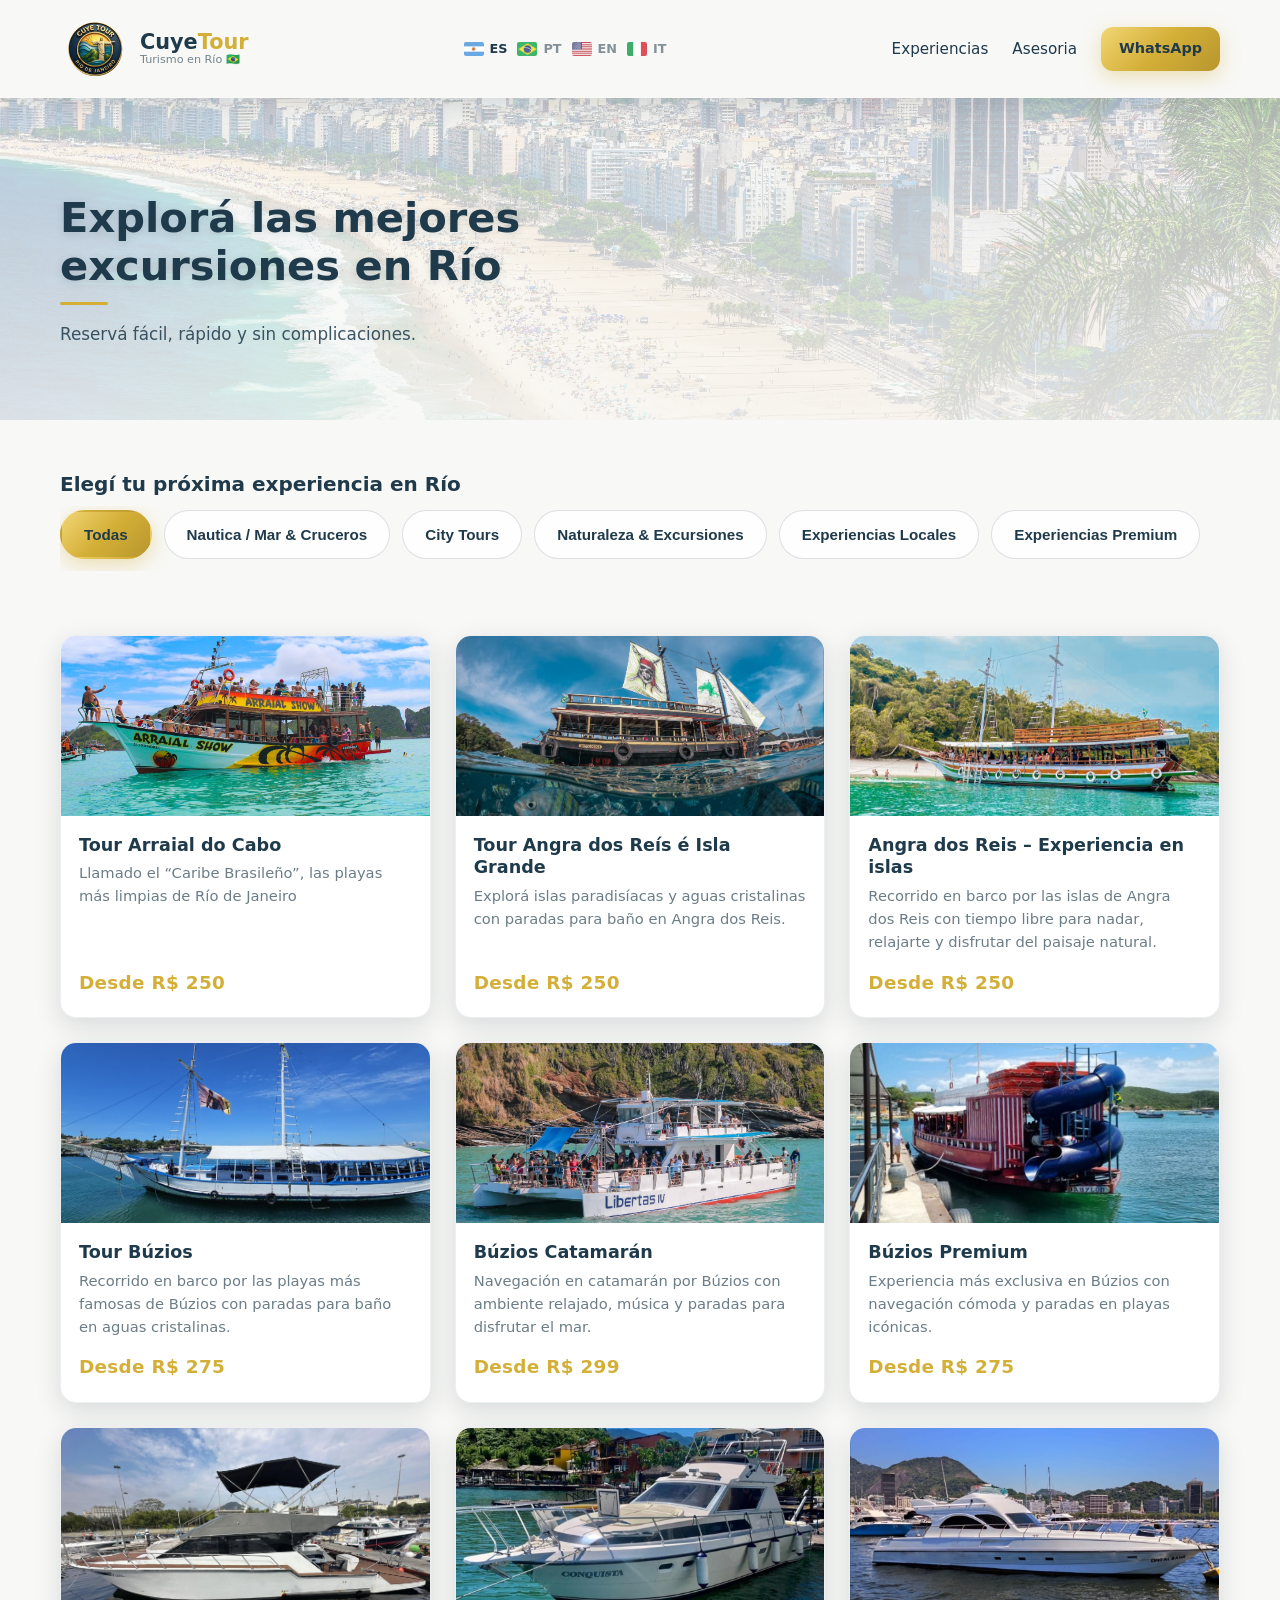
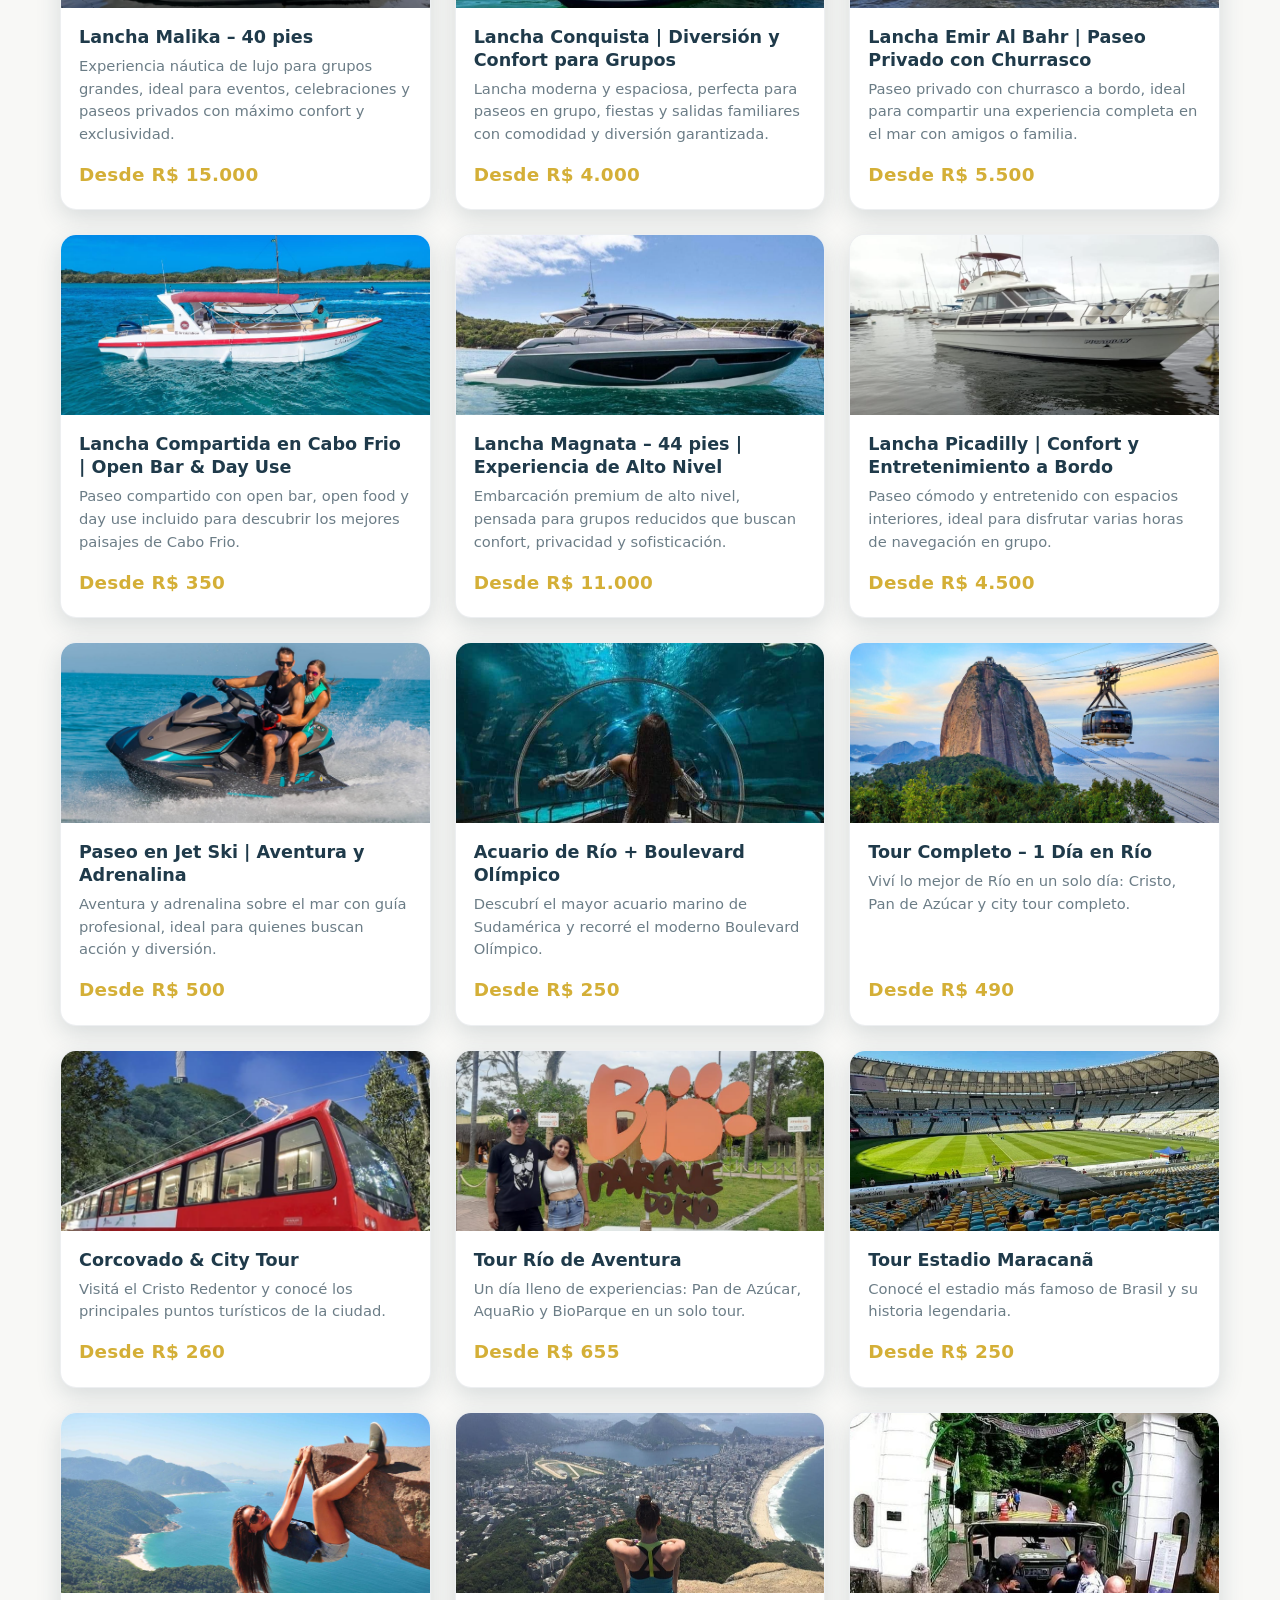
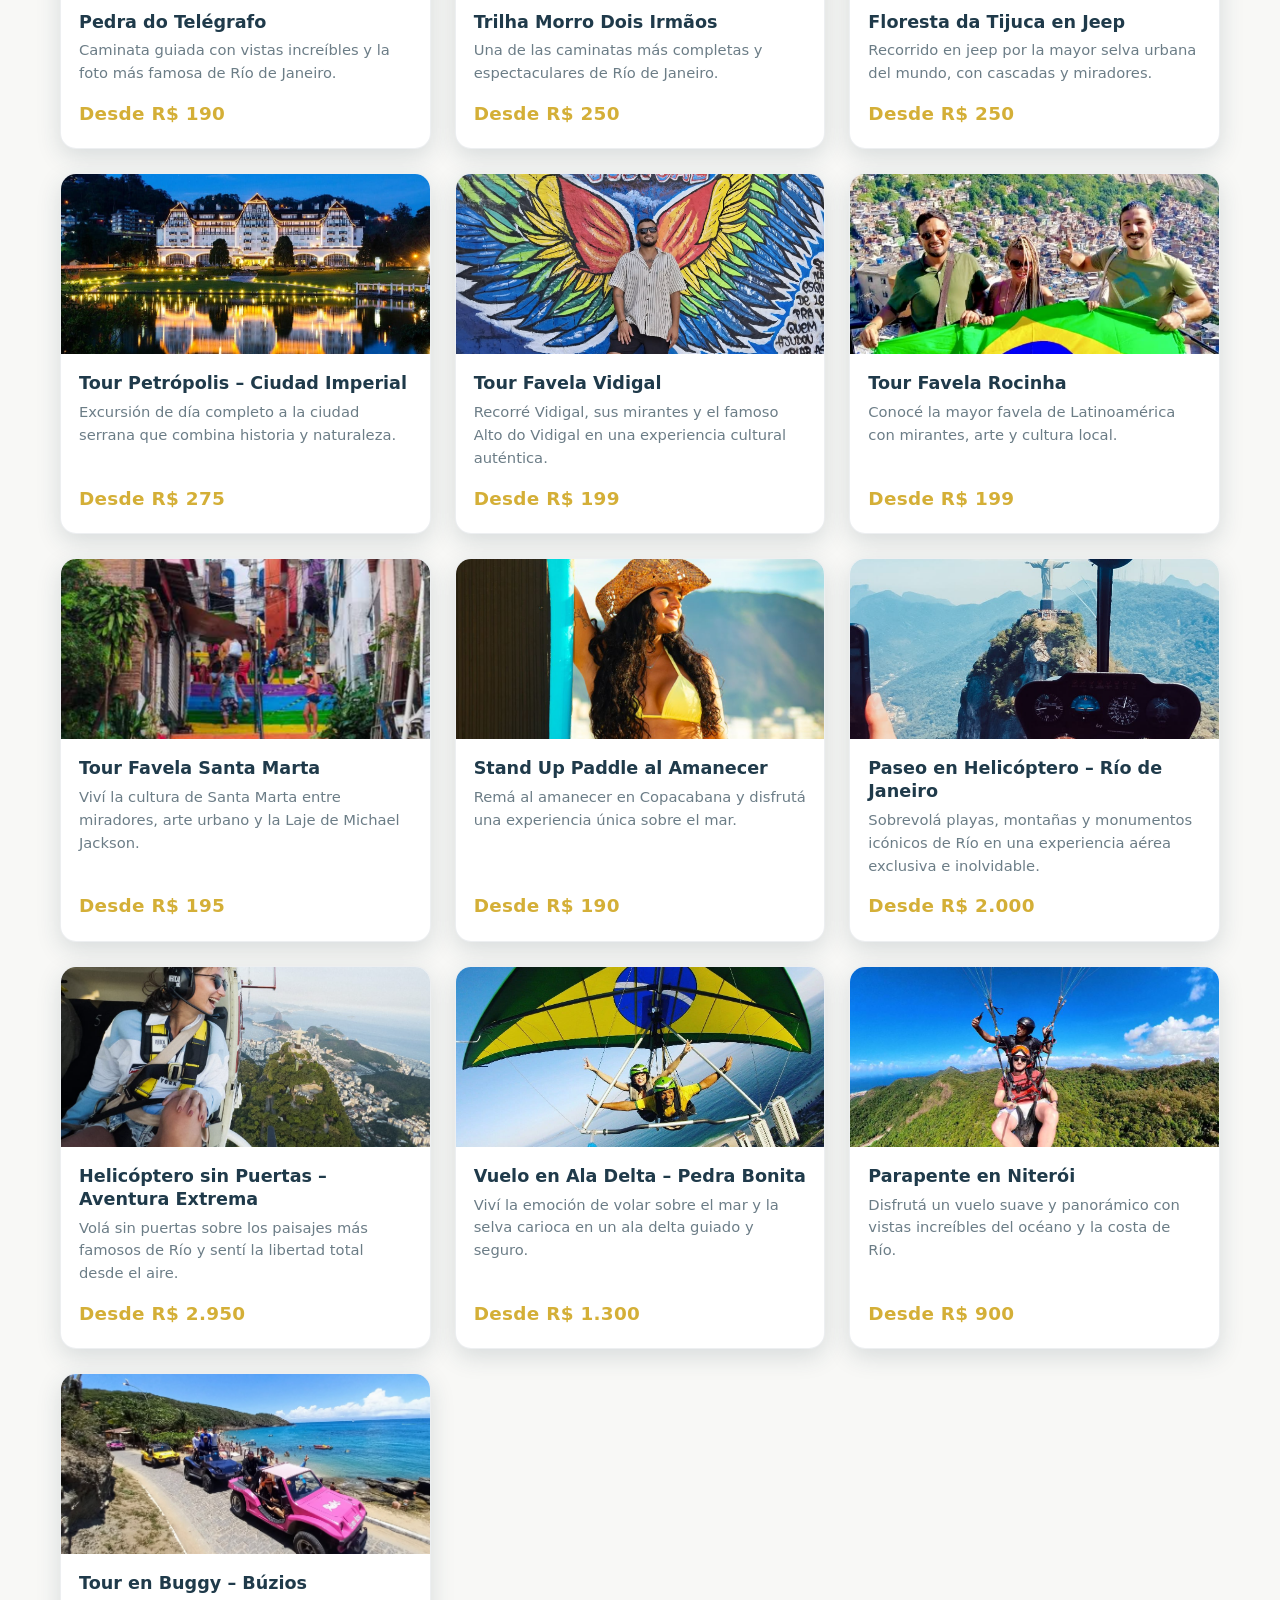
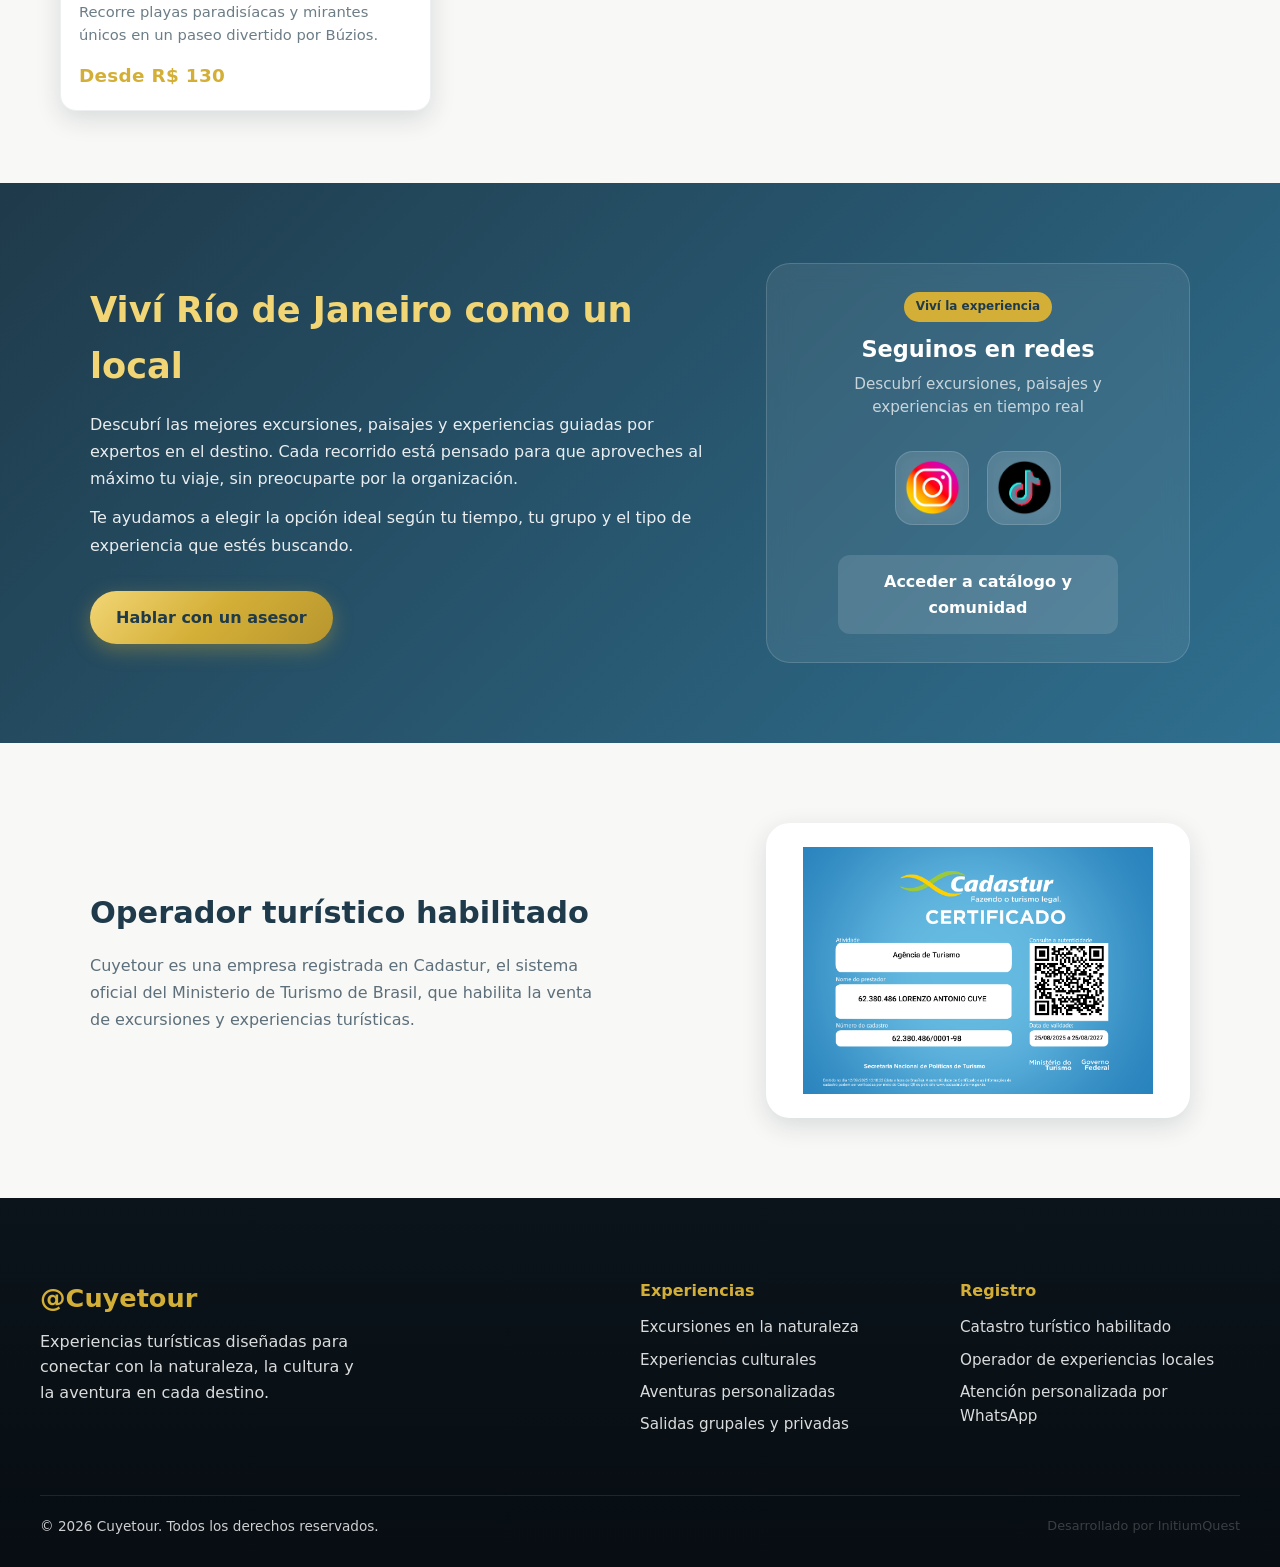
==== index.html @ d3657cfd "a" ====
<!DOCTYPE html>
<html lang="es">

<head>
    <meta charset="UTF-8">
    <meta name="viewport" content="width=device-width, initial-scale=1.0">
    <link rel="stylesheet" href="styles.css">

    <title>Document</title>
</head>

<body>
    <header class="navbar">
        <div class="navbar__container">

            <!-- Logo / Brand -->
            <a href="./index.html" class="navbar__brand">

                <img src="./assets/img/logo.png" alt="TourGold logo" class="navbar__logo">

                <div class="navbar__brand-text">
                    <span class="navbar__title">
                        Cuye<span class="navbar__highlight">Tour</span>
                    </span>

                    <span class="navbar__tagline">
                        Turismo en Río 🇧🇷
                    </span>
                </div>

            </a>
            <div class="navbar__lang">
                <a href="./index.html" class="navbar__lang-item active">
                    <img src="./assets/img/flags/es.png" alt="Español" class="navbar__lang-flag">
                    ES
                </a>

                <a href="./pt/index.html" class="navbar__lang-item">
                    <img src="./assets/img/flags/pt.png" alt="Português" class="navbar__lang-flag">
                    PT
                </a>

                <a href="./en/index.html" class="navbar__lang-item">
                    <img src="./assets/img/flags/en.png" alt="English" class="navbar__lang-flag">
                    EN
                </a>

                <a href="./it/index.html" class="navbar__lang-item">
                    <img src="./assets/img/flags/it.png" alt="Italiano" class="navbar__lang-flag">
                    IT
                </a>
            </div>



            <!-- Navigation links -->
            <nav class="navbar__nav" id="navbarNav">
                <!-- Language Switcher -->

                <a href="#experiencias" class="navbar__link">Experiencias</a>
                <a href="#contacto" class="navbar__link">Asesoria</a>

                <!-- CTA Desktop -->
                <a href="https://wa.me/559184251859" class="navbar__cta" target="_blank" rel="noopener">
                    WhatsApp
                </a>
            </nav>


            <!-- Hamburger -->
            <button class="navbar__toggle" id="navbarToggle" aria-label="Abrir menú">
                <span></span>
                <span></span>
                <span></span>
            </button>

        </div>
    </header>
    <div class="lang-mobile-bar">
        <button class="lang-mobile-toggle" id="langMobileToggle">
            🌐 Idioma
        </button>

        <div class="lang-mobile-menu" id="langMobileMenu">

            <a href="./index.html" class="lang-mobile-item">
                <img src="./assets/img/flags/es.png" alt="Español">
                Español
            </a>

            <a href="../pt/index.html" class="lang-mobile-item">
                <img src="./assets/img/flags/pt.png" alt="Português">
                Português
            </a>

            <a href="/en/" class="lang-mobile-item">
                <img src="./assets/img/flags/en.png" alt="English">
                English
            </a>

            <a href="/it/" class="lang-mobile-item">
                <img src="./assets/img/flags/it.png" alt="Italiano">
                Italiano
            </a>

        </div>
    </div>
    <main>
        <section class="hero">
            <div class="hero__container">

                <div class="hero__content">
                    <h1 class="hero__title">
                        Explorá las mejores excursiones en Río
                    </h1>

                    <p class="hero__subtitle">
                        Reservá fácil, rápido y sin complicaciones.
                    </p>


                </div>

            </div>
        </section>
        <section class="experience-selector" aria-label="Selector de experiencias" id="experiencias">
            <div class="experience-selector__container">

                <h2 class="experience-selector__title">
                    Elegí tu próxima experiencia en Río
                </h2>
                <p class="experience-selector__hint">
                    Deslizá para ver más experiencias →
                </p>

                <div class="experience-chips" role="tablist">

                    <button class="experience-chip is-active" data-category="all">
                        Todas
                    </button>

                    <button class="experience-chip" data-category="barcos" role="tab" aria-selected="false">
                        <span class="experience-chip__label">Nautica / Mar & Cruceros</span>
                    </button>

                    <button class="experience-chip" data-category="city-tours" role="tab" aria-selected="false">
                        <span class="experience-chip__label">City Tours</span>
                    </button>

                    <button class="experience-chip" data-category="naturaleza-excursiones" role="tab"
                        aria-selected="false">
                        <span class="experience-chip__label">Naturaleza & Excursiones</span>
                    </button>

                    <button class="experience-chip" data-category="experiencias-locales" role="tab"
                        aria-selected="false">
                        <span class="experience-chip__label">Experiencias Locales</span>
                    </button>

                    <button class="experience-chip" data-category="experiencias-premium" role="tab"
                        aria-selected="false">
                        <span class="experience-chip__label">Experiencias Premium</span>
                    </button>

                </div>

            </div>
        </section>
        <section class="experiences" id="experiences-list">
            <div class="experiences__container">

                <div class="experiences__grid">

                    <!-- CARD -->
                    <article class="experience-card" data-id="arraial" data-category="barcos" tabindex="0">
                        <div class="experience-card__image">
                            <img src="./assets/img/barcos/arraial/arraial2.jpeg" alt="Día de Playa Exclusivo">
                        </div>

                        <div class="experience-card__content">
                            <h3 class="experience-card__title">
                                Tour Arraial do Cabo
                            </h3>

                            <p class="experience-card__text">
                                Llamado el “Caribe Brasileño”, las playas más limpias de Río de Janeiro
                            </p>

                            <span class="experience-card__price">
                                Desde R$ 250
                            </span>
                        </div>
                    </article>
                    <article class="experience-card" data-id="angradosreis" data-category="barcos" tabindex="0">
                        <div class="experience-card__image">
                            <img src="./assets/img/barcos/angra/angra1.png" alt="Día de Playa Exclusivo">
                        </div>

                        <div class="experience-card__content">
                            <h3 class="experience-card__title">
                                Tour Angra dos Reís é Isla Grande
                            </h3>

                            <p class="experience-card__text">
                                Explorá islas paradisíacas y aguas cristalinas con paradas para baño en Angra dos Reis.
                            </p>

                            <span class="experience-card__price">
                                Desde R$ 250
                            </span>
                        </div>
                    </article>
                    <article class="experience-card" data-id="angraexperiencias" data-category="barcos" tabindex="0">
                        <div class="experience-card__image">
                            <img src="./assets/img/barcos/angraexp/angraexp3.png" alt="Día de Playa Exclusivo">
                        </div>

                        <div class="experience-card__content">
                            <h3 class="experience-card__title">
                                Angra dos Reis – Experiencia en islas
                            </h3>

                            <p class="experience-card__text">
                                Recorrido en barco por las islas de Angra dos Reis con tiempo libre para nadar,
                                relajarte y disfrutar del paisaje natural.
                            </p>

                            <span class="experience-card__price">
                                Desde R$ 250
                            </span>
                        </div>
                    </article>
                    <article class="experience-card" data-id="buzios-clasico" data-category="barcos" tabindex="0">
                        <div class="experience-card__image">
                            <img src="./assets/img/barcos/buzios/buzios1.png" alt="Día de Playa Exclusivo">
                        </div>

                        <div class="experience-card__content">
                            <h3 class="experience-card__title">
                                Tour Búzios
                            </h3>

                            <p class="experience-card__text">
                                Recorrido en barco por las playas más famosas de Búzios con paradas para baño en aguas
                                cristalinas.
                            </p>

                            <span class="experience-card__price">
                                Desde R$ 275
                            </span>
                        </div>
                    </article>
                    <article class="experience-card" data-id="buzios-catamaran" data-category="barcos" tabindex="0">
                        <div class="experience-card__image">
                            <img src="./assets/img/barcos/buzioscatamaran/buzioscat2.png" alt="Día de Playa Exclusivo">
                        </div>

                        <div class="experience-card__content">
                            <h3 class="experience-card__title">
                                Búzios Catamarán
                            </h3>

                            <p class="experience-card__text">
                                Navegación en catamarán por Búzios con ambiente relajado, música y paradas para
                                disfrutar el mar.
                            </p>

                            <span class="experience-card__price">
                                Desde R$ 299
                            </span>
                        </div>
                    </article>
                    <article class="experience-card" data-id="buzios-premium" data-category="barcos" tabindex="0">
                        <div class="experience-card__image">
                            <img src="./assets/img/barcos/buziospremium/premium1.png" alt="Día de Playa Exclusivo">
                        </div>

                        <div class="experience-card__content">
                            <h3 class="experience-card__title">
                                Búzios Premium
                            </h3>

                            <p class="experience-card__text">
                                Experiencia más exclusiva en Búzios con navegación cómoda y paradas en playas icónicas.
                            </p>

                            <span class="experience-card__price">
                                Desde R$ 275
                            </span>
                        </div>
                    </article>
                    <article class="experience-card" data-id="lancha-malika-40" data-category="barcos" tabindex="0">
                        <div class="experience-card__image">
                            <img src="./assets/img/barcos/malika/malika1.png" alt="Lancha Malika – 40 pies">
                        </div>

                        <div class="experience-card__content">
                            <h3 class="experience-card__title">
                                Lancha Malika – 40 pies
                            </h3>

                            <p class="experience-card__text">
                                Experiencia náutica de lujo para grupos grandes, ideal para eventos, celebraciones y
                                paseos privados con máximo confort y exclusividad.
                            </p>

                            <span class="experience-card__price">
                                Desde R$ 15.000
                            </span>
                        </div>
                    </article>
                    <article class="experience-card" data-id="lancha-conquista" data-category="barcos" tabindex="0">
                        <div class="experience-card__image">
                            <img src="./assets/img/barcos/conquista/conquista1.png" alt="Día de Playa Exclusivo">
                        </div>

                        <div class="experience-card__content">
                            <h3 class="experience-card__title">
                                Lancha Conquista | Diversión y Confort para Grupos
                            </h3>

                            <p class="experience-card__text">
                                Lancha moderna y espaciosa, perfecta para paseos en grupo, fiestas y salidas familiares
                                con comodidad y diversión garantizada.
                            </p>

                            <span class="experience-card__price">
                                Desde R$ 4.000
                            </span>
                        </div>
                    </article>
                    <article class="experience-card" data-id="lancha-emir-al-bahr" data-category="barcos" tabindex="0">
                        <div class="experience-card__image">
                            <img src="./assets/img/barcos/emir/emir1.png" alt="Día de Playa Exclusivo">
                        </div>

                        <div class="experience-card__content">
                            <h3 class="experience-card__title">
                                Lancha Emir Al Bahr | Paseo Privado con Churrasco
                            </h3>

                            <p class="experience-card__text">
                                Paseo privado con churrasco a bordo, ideal para compartir una experiencia completa en el
                                mar con amigos o familia.
                            </p>

                            <span class="experience-card__price">
                                Desde R$ 5.500
                            </span>
                        </div>
                    </article>
                    <article class="experience-card" data-id="lancha-compartida-cabo-frio" data-category="barcos"
                        tabindex="0">
                        <div class="experience-card__image">
                            <img src="./assets/img/barcos/cabofrio/cabo1.png" alt="Día de Playa Exclusivo">
                        </div>

                        <div class="experience-card__content">
                            <h3 class="experience-card__title">
                                Lancha Compartida en Cabo Frio | Open Bar & Day Use
                            </h3>

                            <p class="experience-card__text">
                                Paseo compartido con open bar, open food y day use incluido para descubrir los mejores
                                paisajes de Cabo Frio.
                            </p>

                            <span class="experience-card__price">
                                Desde R$ 350
                            </span>
                        </div>
                    </article>
                    <article class="experience-card" data-id="lancha-magnata" data-category="barcos" tabindex="0">
                        <div class="experience-card__image">
                            <img src="./assets/img/barcos/magnata/magnata1.png" alt="Día de Playa Exclusivo">
                        </div>

                        <div class="experience-card__content">
                            <h3 class="experience-card__title">
                                Lancha Magnata – 44 pies | Experiencia de Alto Nivel
                            </h3>

                            <p class="experience-card__text">
                                Embarcación premium de alto nivel, pensada para grupos reducidos que buscan confort,
                                privacidad y sofisticación.
                            </p>

                            <span class="experience-card__price">
                                Desde R$ 11.000
                            </span>
                        </div>
                    </article>
                    <article class="experience-card" data-id="lancha-picadilly" data-category="barcos" tabindex="0">
                        <div class="experience-card__image">
                            <img src="./assets/img/barcos/picadilly/pica1.png" alt="Día de Playa Exclusivo">
                        </div>

                        <div class="experience-card__content">
                            <h3 class="experience-card__title">
                                Lancha Picadilly | Confort y Entretenimiento a Bordo
                            </h3>

                            <p class="experience-card__text">
                                Paseo cómodo y entretenido con espacios interiores, ideal para disfrutar varias horas de
                                navegación en grupo.
                            </p>

                            <span class="experience-card__price">
                                Desde R$ 4.500
                            </span>
                        </div>
                    </article>
                    <article class="experience-card" data-id="jet-ski" data-category="barcos" tabindex="0">
                        <div class="experience-card__image">
                            <img src="./assets/img/barcos/jetsky/jet1.png" alt="Día de Playa Exclusivo">
                        </div>

                        <div class="experience-card__content">
                            <h3 class="experience-card__title">
                                Paseo en Jet Ski | Aventura y Adrenalina
                            </h3>

                            <p class="experience-card__text">
                                Aventura y adrenalina sobre el mar con guía profesional, ideal para quienes buscan
                                acción y diversión.
                            </p>

                            <span class="experience-card__price">
                                Desde R$ 500
                            </span>
                        </div>
                    </article>
                    <article class="experience-card" data-id="acuario-boulevard" data-category="city-tours"
                        tabindex="0">
                        <div class="experience-card__image">
                            <img src="./assets/img/tours/acuario/acua1.png" alt="Día de Playa Exclusivo">
                        </div>

                        <div class="experience-card__content">
                            <h3 class="experience-card__title">
                                Acuario de Río + Boulevard Olímpico
                            </h3>

                            <p class="experience-card__text">
                                Descubrí el mayor acuario marino de Sudamérica y recorré el moderno Boulevard Olímpico.
                            </p>

                            <span class="experience-card__price">
                                Desde R$ 250
                            </span>
                        </div>
                    </article>
                    <article class="experience-card" data-id="1-dia-en-rio" data-category="city-tours" tabindex="0">
                        <div class="experience-card__image">
                            <img src="./assets/img/tours/diario/dia1.png" alt="Día de Playa Exclusivo">
                        </div>

                        <div class="experience-card__content">
                            <h3 class="experience-card__title">
                                Tour Completo – 1 Día en Río
                            </h3>

                            <p class="experience-card__text">
                                Viví lo mejor de Río en un solo día: Cristo, Pan de Azúcar y city tour completo.
                            </p>

                            <span class="experience-card__price">
                                Desde R$ 490
                            </span>
                        </div>
                    </article>
                    <article class="experience-card" data-id="corcovado-city" data-category="city-tours" tabindex="0">
                        <div class="experience-card__image">
                            <img src="./assets/img/tours/corcovado/corco1.png" alt="Día de Playa Exclusivo">
                        </div>

                        <div class="experience-card__content">
                            <h3 class="experience-card__title">
                                Corcovado & City Tour
                            </h3>

                            <p class="experience-card__text">
                                Visitá el Cristo Redentor y conocé los principales puntos turísticos de la ciudad.
                            </p>

                            <span class="experience-card__price">
                                Desde R$ 260
                            </span>
                        </div>
                    </article>
                    <article class="experience-card" data-id="rio-aventura" data-category="city-tours" tabindex="0">
                        <div class="experience-card__image">
                            <img src="./assets/img/tours/rioaventura/aven1.png" alt="Día de Playa Exclusivo">
                        </div>

                        <div class="experience-card__content">
                            <h3 class="experience-card__title">
                                Tour Río de Aventura
                            </h3>

                            <p class="experience-card__text">
                                Un día lleno de experiencias: Pan de Azúcar, AquaRio y BioParque en un solo tour.
                            </p>

                            <span class="experience-card__price">
                                Desde R$ 655
                            </span>
                        </div>
                    </article>
                    <article class="experience-card" data-id="maracana" data-category="city-tours" tabindex="0">
                        <div class="experience-card__image">
                            <img src="./assets/img/tours/maracana/mara2.png" alt="Día de Playa Exclusivo">
                        </div>

                        <div class="experience-card__content">
                            <h3 class="experience-card__title">
                                Tour Estadio Maracanã
                            </h3>

                            <p class="experience-card__text">
                                Conocé el estadio más famoso de Brasil y su historia legendaria.
                            </p>

                            <span class="experience-card__price">
                                Desde R$ 250
                            </span>
                        </div>
                    </article>
                    <article class="experience-card" data-id="pedra-do-telegrafo" data-category="naturaleza-excursiones"
                        tabindex="0">
                        <div class="experience-card__image">
                            <img src="./assets/img/naturaleza/telegrafo/tele2.png" alt="Día de Playa Exclusivo">
                        </div>

                        <div class="experience-card__content">
                            <h3 class="experience-card__title">
                                Pedra do Telégrafo
                            </h3>

                            <p class="experience-card__text">
                                Caminata guiada con vistas increíbles y la foto más famosa de Río de Janeiro.
                            </p>

                            <span class="experience-card__price">
                                Desde R$ 190
                            </span>
                        </div>
                    </article>
                    <article class="experience-card" data-id="morro-dois-irmaos" data-category="naturaleza-excursiones"
                        tabindex="0">
                        <div class="experience-card__image">
                            <img src="./assets/img/naturaleza/doisirmaos/dos1.png" alt="Día de Playa Exclusivo">
                        </div>

                        <div class="experience-card__content">
                            <h3 class="experience-card__title">
                                Trilha Morro Dois Irmãos
                            </h3>

                            <p class="experience-card__text">
                                Una de las caminatas más completas y espectaculares de Río de Janeiro.
                            </p>

                            <span class="experience-card__price">
                                Desde R$ 250
                            </span>
                        </div>
                    </article>
                    <article class="experience-card" data-id="floresta-tijuca-jeep"
                        data-category="naturaleza-excursiones" tabindex="0">
                        <div class="experience-card__image">
                            <img src="./assets/img/naturaleza/tiujca/yuca1.png" alt="Día de Playa Exclusivo">
                        </div>

                        <div class="experience-card__content">
                            <h3 class="experience-card__title">
                                Floresta da Tijuca en Jeep
                            </h3>

                            <p class="experience-card__text">
                                Recorrido en jeep por la mayor selva urbana del mundo, con cascadas y miradores.
                            </p>

                            <span class="experience-card__price">
                                Desde R$ 250
                            </span>
                        </div>
                    </article>
                    <article class="experience-card" data-id="petropolis" data-category="naturaleza-excursiones"
                        tabindex="0">
                        <div class="experience-card__image">
                            <img src="./assets/img/naturaleza/petropolis/pet1.png" alt="Día de Playa Exclusivo">
                        </div>

                        <div class="experience-card__content">
                            <h3 class="experience-card__title">
                                Tour Petrópolis – Ciudad Imperial
                            </h3>

                            <p class="experience-card__text">
                                Excursión de día completo a la ciudad serrana que combina historia y naturaleza.
                            </p>

                            <span class="experience-card__price">
                                Desde R$ 275
                            </span>
                        </div>
                    </article>
                    <article class="experience-card" data-id="favela-vidigal" data-category="experiencias-locales"
                        tabindex="0">
                        <div class="experience-card__image">
                            <img src="./assets/img/experiencias/vidigal/vidi1.png" alt="Día de Playa Exclusivo">
                        </div>

                        <div class="experience-card__content">
                            <h3 class="experience-card__title">
                                Tour Favela Vidigal
                            </h3>

                            <p class="experience-card__text">
                                Recorré Vidigal, sus mirantes y el famoso Alto do Vidigal en una experiencia cultural
                                auténtica.
                            </p>

                            <span class="experience-card__price">
                                Desde R$ 199
                            </span>
                        </div>
                    </article>
                    <article class="experience-card" data-id="favela-rocinha" data-category="experiencias-locales"
                        tabindex="0">
                        <div class="experience-card__image">
                            <img src="./assets/img/experiencias/rocina/roci5.png" alt="Día de Playa Exclusivo">
                        </div>

                        <div class="experience-card__content">
                            <h3 class="experience-card__title">
                                Tour Favela Rocinha
                            </h3>

                            <p class="experience-card__text">
                                Conocé la mayor favela de Latinoamérica con mirantes, arte y cultura local.
                            </p>

                            <span class="experience-card__price">
                                Desde R$ 199
                            </span>
                        </div>
                    </article>
                    <article class="experience-card" data-id="favela-santa-marta" data-category="experiencias-locales"
                        tabindex="0">
                        <div class="experience-card__image">
                            <img src="./assets/img/experiencias/donamarta/dona2.png" alt="Día de Playa Exclusivo">
                        </div>

                        <div class="experience-card__content">
                            <h3 class="experience-card__title">
                                Tour Favela Santa Marta
                            </h3>

                            <p class="experience-card__text">
                                Viví la cultura de Santa Marta entre miradores, arte urbano y la Laje de Michael
                                Jackson.
                            </p>

                            <span class="experience-card__price">
                                Desde R$ 195
                            </span>
                        </div>
                    </article>
                    <article class="experience-card" data-id="stand-up-amanecer" data-category="experiencias-locales"
                        tabindex="0">
                        <div class="experience-card__image">
                            <img src="./assets/img/experiencias/standup/standup1.jpeg" alt="Día de Playa Exclusivo">
                        </div>

                        <div class="experience-card__content">
                            <h3 class="experience-card__title">
                                Stand Up Paddle al Amanecer
                            </h3>

                            <p class="experience-card__text">
                                Remá al amanecer en Copacabana y disfrutá una experiencia única sobre el mar.
                            </p>

                            <span class="experience-card__price">
                                Desde R$ 190
                            </span>
                        </div>
                    </article>
                    <article class="experience-card" data-id="helicoptero-rio" data-category="experiencias-premium"
                        tabindex="0">
                        <div class="experience-card__image">
                            <img src="./assets/img/experienciaspremium/tourhelicoptero/heli1.png"
                                alt="Día de Playa Exclusivo">
                        </div>

                        <div class="experience-card__content">
                            <h3 class="experience-card__title">
                                Paseo en Helicóptero – Río de Janeiro
                            </h3>

                            <p class="experience-card__text">
                                Sobrevolá playas, montañas y monumentos icónicos de Río en una experiencia aérea
                                exclusiva e inolvidable.
                            </p>

                            <span class="experience-card__price">
                                Desde R$ 2.000
                            </span>
                        </div>
                    </article>
                    <article class="experience-card" data-id="helicoptero-sin-puertas"
                        data-category="experiencias-premium" tabindex="0">
                        <div class="experience-card__image">
                            <img src="./assets/img/experienciaspremium/helisin/helisin4.png"
                                alt="Día de Playa Exclusivo">
                        </div>

                        <div class="experience-card__content">
                            <h3 class="experience-card__title">
                                Helicóptero sin Puertas – Aventura Extrema
                            </h3>

                            <p class="experience-card__text">
                                Volá sin puertas sobre los paisajes más famosos de Río y sentí la libertad total desde
                                el aire.
                            </p>

                            <span class="experience-card__price">
                                Desde R$ 2.950
                            </span>
                        </div>
                    </article>
                    <article class="experience-card" data-id="ala-delta-pedra-bonita"
                        data-category="experiencias-premium" tabindex="0">
                        <div class="experience-card__image">
                            <img src="./assets/img/experienciaspremium/aladelta/ala1.png" alt="Día de Playa Exclusivo">
                        </div>

                        <div class="experience-card__content">
                            <h3 class="experience-card__title">
                                Vuelo en Ala Delta – Pedra Bonita
                            </h3>

                            <p class="experience-card__text">
                                Viví la emoción de volar sobre el mar y la selva carioca en un ala delta guiado y
                                seguro.
                            </p>

                            <span class="experience-card__price">
                                Desde R$ 1.300
                            </span>
                        </div>
                    </article>
                    <article class="experience-card" data-id="parapente-niteroi" data-category="experiencias-premium"
                        tabindex="0">
                        <div class="experience-card__image">
                            <img src="./assets/img/experienciaspremium/parapente/para1.png"
                                alt="Día de Playa Exclusivo">
                        </div>

                        <div class="experience-card__content">
                            <h3 class="experience-card__title">
                                Parapente en Niterói
                            </h3>

                            <p class="experience-card__text">
                                Disfrutá un vuelo suave y panorámico con vistas increíbles del océano y la costa de Río.
                            </p>

                            <span class="experience-card__price">
                                Desde R$ 900
                            </span>
                        </div>
                    </article>
                    <article class="experience-card" data-id="buggy-buzios" data-category="experiencias-premium"
                        tabindex="0">
                        <div class="experience-card__image">
                            <img src="./assets/img/experienciaspremium/buggy/buggy1.png" alt="Día de Playa Exclusivo">
                        </div>

                        <div class="experience-card__content">
                            <h3 class="experience-card__title">
                                Tour en Buggy – Búzios
                            </h3>

                            <p class="experience-card__text">
                                Recorre playas paradisíacas y mirantes únicos en un paseo divertido por Búzios.
                            </p>

                            <span class="experience-card__price">
                                Desde R$ 130
                            </span>
                        </div>
                    </article>


                </div>

            </div>
        </section>
        <section class="experience-detail is-hidden" id="experience-detail">

            <div class="experience-detail__container">

                <button class="experience-detail__back" id="detail-back">
                    ← Volver
                </button>

                <div class="experience-detail__gallery" id="detail-gallery"></div>

                <div class="experience-detail__content">
                    <h2 id="detail-title"></h2>
                    <p class="experience-detail__price" id="detail-price"></p>
                    <p class="experience-detail__description" id="detail-description"></p>

                    <ul class="experience-detail__features" id="detail-features"></ul>

                    <a id="detail-cta" class="experience-detail__cta" target="_blank">
                        Consultar por WhatsApp
                    </a>
                </div>

            </div>
        </section>
        <section class="contact" id="contacto">
            <div class="contact__container">

                <!-- Lado emocional -->
                <div class="contact__content">

                    <h2 class="contact__title">
                        Viví Río de Janeiro como un local
                    </h2>

                    <p class="contact__text">
                        Descubrí las mejores excursiones, paisajes y experiencias guiadas por expertos en el destino.
                        Cada recorrido está pensado para que aproveches al máximo tu viaje, sin preocuparte por la
                        organización.
                    </p>

                    <p class="contact__text">
                        Te ayudamos a elegir la opción ideal según tu tiempo, tu grupo y el tipo de experiencia que
                        estés buscando.
                    </p>

                    <a class="contact__cta" href="https://wa.me/559184251859" target="_blank">
                        Hablar con un asesor
                    </a>

                </div>
                <!-- Tarjeta redes sociales -->
                <div class="contact__card">

                    <div class="contact__card-header">
                        <span class="contact__badge">Viví la experiencia</span>
                        <h3 class="contact__name">Seguinos en redes</h3>
                        <p class="contact__role">
                            Descubrí excursiones, paisajes y experiencias en tiempo real
                        </p>
                    </div>

                    <div class="contact__socials">

                        <a href="https://www.instagram.com/cuyetour/" class="social-icon instagram" target="_blank">
                            <img src="./assets/logos/three-dimensional-instagram-icon-social-software-likes_494359_wh1200-removebg-preview.png"
                                alt="Instagram">
                        </a>

                        <a href="https://tiktok.com" class="social-icon tiktok" target="_blank">
                            <img src="./assets/logos/tiktok-icon-free-png-removebg-preview.png" alt="TikTok">
                        </a>

                    </div>

                    <a href="https://linktr.ee/cuye" class="contact__linktree" target="_blank">
                        Acceder a catálogo y comunidad
                    </a>

                </div>

            </div>
        </section>
        <section class="cadastur">
            <div class="cadastur__container">

                <div class="cadastur__content">
                    <h2 class="cadastur__title">
                        Operador turístico habilitado
                    </h2>

                    <p class="cadastur__text">
                        Cuyetour es una empresa registrada en Cadastur, el sistema oficial del
                        Ministerio de Turismo de Brasil, que habilita la venta de excursiones
                        y experiencias turísticas.
                    </p>
                </div>

                <div class="cadastur__card">
                    <img src="./assets/cadastur.png" alt="Registro Cadastur – Ministerio de Turismo de Brasil">
                </div>

            </div>
        </section>
        <footer class="footer">

            <div class="footer__container">

                <!-- BRAND -->
                <div class="footer__brand">
                    <h3 class="footer__logo">@Cuyetour</h3>
                    <p class="footer__text">
                        Experiencias turísticas diseñadas para conectar con la naturaleza,
                        la cultura y la aventura en cada destino.
                    </p>
                </div>

                <!-- INFO -->
                <div class="footer__info">
                    <h4>Experiencias</h4>
                    <ul>
                        <li>Excursiones en la naturaleza</li>
                        <li>Experiencias culturales</li>
                        <li>Aventuras personalizadas</li>
                        <li>Salidas grupales y privadas</li>
                    </ul>
                </div>

                <!-- CATASTRO -->
                <div class="footer__legal">
                    <h4>Registro</h4>
                    <ul>
                        <li>Catastro turístico habilitado</li>
                        <li>Operador de experiencias locales</li>
                        <li>Atención personalizada por WhatsApp</li>
                    </ul>
                </div>

            </div>

            <!-- BOTTOM -->
            <div class="footer__bottom">
                <p>© 2026 Cuyetour. Todos los derechos reservados.</p>

                <a href="https://initiumq.com" class="footer__credit">
                    Desarrollado por InitiumQuest
                </a>
            </div>

        </footer>
    </main>
    <script>
        const langMobileToggle = document.getElementById("langMobileToggle");
        const langMobileMenu = document.getElementById("langMobileMenu");

        langMobileToggle.addEventListener("click", () => {
            langMobileMenu.classList.toggle("active");
        });
    </script>

    <script>
        const navbarToggle = document.getElementById("navbarToggle");
        const navbarNav = document.getElementById("navbarNav");

        navbarToggle.addEventListener("click", () => {
            navbarNav.classList.toggle("active");
            navbarToggle.classList.toggle("active");
        });

        // Cerrar menú al hacer click en un link (mobile UX)
        navbarNav.addEventListener("click", (e) => {
            if (e.target.classList.contains("navbar__link")) {
                navbarNav.classList.remove("active");
                navbarToggle.classList.remove("active");
            }
        });
    </script>
    <script>
        document.addEventListener("DOMContentLoaded", () => {
            const chips = document.querySelector(".experience-chips");
            if (!chips || window.innerWidth >= 768) return;

            let hasNudged = false;

            const observer = new IntersectionObserver(
                ([entry]) => {
                    if (entry.isIntersecting && !hasNudged) {
                        hasNudged = true;

                        chips.scrollBy({ left: 60, behavior: "smooth" });

                        setTimeout(() => {
                            chips.scrollBy({ left: -60, behavior: "smooth" });
                        }, 500);
                    }
                },
                { threshold: 0.6 }
            );

            observer.observe(chips);
        });
    </script>
    <script>
        const LANG = "es";
        const BASE_PATH = LANG === "es" ? "" : `/${LANG}`;
    </script>


    <script src="./data/experiencies.js"></script>

    <script>
        /* ============================
           MULTIIDIOMA HELPER
        ============================ */
        function t(obj) {
            return obj?.[LANG] || obj?.es || "";
        }

        /* ============================
           SELECTORES BASE
        ============================ */
        const chips = document.querySelectorAll(".experience-chip");
        const cards = document.querySelectorAll(".experience-card");

        const experiencesSection = document.querySelector(".experiences");
        const detailSection = document.getElementById("experience-detail");
        const backButton = document.getElementById("detail-back");

        history.replaceState({ view: "grid" }, "", location.pathname);

        /* ============================
           FILTRADO POR CATEGORÍA
        ============================ */
        chips.forEach(chip => {
            chip.addEventListener("click", () => {
                const category = chip.dataset.category;

                detailSection.classList.add("is-hidden");
                experiencesSection.classList.remove("is-hidden");

                history.replaceState({ view: "grid" }, "", location.pathname);

                chips.forEach(c => c.classList.remove("is-active"));
                chip.classList.add("is-active");

                cards.forEach(card => {
                    if (category === "all" || card.dataset.category === category) {
                        card.classList.remove("is-hidden");
                    } else {
                        card.classList.add("is-hidden");
                    }
                });
            });
        });

        /* ============================
           RENDER DETALLE
        ============================ */
        function renderExperienceDetail(experience) {
            if (!experience) return;

            document.getElementById("detail-title").textContent = t(experience.titulo);
            document.getElementById("detail-price").textContent = t(experience.precio);
            document.getElementById("detail-description").textContent = t(experience.descripcion);

            document.getElementById("detail-cta").href =
                `https://wa.me/559184251859?text=${encodeURIComponent(
                    t({
                        es: `Hola! Quiero info sobre ${t(experience.titulo)}`,
                        pt: `Olá! Quero informações sobre ${t(experience.titulo)}`,
                        en: `Hello! I want information about ${t(experience.titulo)}`,
                        it: `Ciao! Vorrei informazioni su ${t(experience.titulo)}`
                    })
                )}`;

            /* ============================
   GALERÍA
============================ */
            const gallery = document.getElementById("detail-gallery");
            gallery.innerHTML = "";

            if (experience.imagenes?.length) {
                const track = document.createElement("div");
                track.className = "gallery-track";

                experience.imagenes.forEach(src => {
                    const img = document.createElement("img");
                    img.src = `${BASE_PATH}/${src.replace("./", "")}`;
                    img.alt = t(experience.titulo) || "experience";
                    track.appendChild(img);
                });

                gallery.appendChild(track);

                if (experience.imagenes.length > 1) {
                    let index = 0;

                    const dotsContainer = document.createElement("div");
                    dotsContainer.className = "gallery-dots";
                    const dots = [];

                    experience.imagenes.forEach((_, i) => {
                        const dot = document.createElement("span");
                        if (i === 0) dot.classList.add("active");
                        dots.push(dot);
                        dotsContainer.appendChild(dot);
                    });

                    gallery.appendChild(dotsContainer);

                    const prev = document.createElement("button");
                    prev.className = "gallery-btn prev";
                    prev.innerHTML = "‹";

                    const next = document.createElement("button");
                    next.className = "gallery-btn next";
                    next.innerHTML = "›";

                    gallery.appendChild(prev);
                    gallery.appendChild(next);

                    function updateSlider() {
                        track.style.transform = `translateX(-${index * 100}%)`;
                        dots.forEach((dot, i) =>
                            dot.classList.toggle("active", i === index)
                        );
                    }

                    prev.addEventListener("click", e => {
                        e.stopPropagation();
                        if (index > 0) index--;
                        updateSlider();
                    });

                    next.addEventListener("click", e => {
                        e.stopPropagation();
                        if (index < experience.imagenes.length - 1) index++;
                        updateSlider();
                    });

                    /* ============================
                       SWIPE FIX iOS ESTABLE
                    ============================ */
                    let startX = 0;
                    let endX = 0;
                    let isSwiping = false;

                    gallery.addEventListener("touchstart", (e) => {
                        startX = e.touches[0].clientX;
                        endX = startX;
                        isSwiping = true;
                    }, { passive: true });

                    gallery.addEventListener("touchmove", (e) => {
                        if (!isSwiping) return;
                        endX = e.touches[0].clientX;
                    }, { passive: true });

                    gallery.addEventListener("touchend", () => {
                        if (!isSwiping) return;
                        isSwiping = false;

                        const diff = startX - endX;

                        if (Math.abs(diff) < 40) return;

                        if (diff > 0 && index < experience.imagenes.length - 1) {
                            index++;
                        }

                        if (diff < 0 && index > 0) {
                            index--;
                        }

                        updateSlider();
                    });
                }
            }

            /* ============================
               DETALLES
            ============================ */
            const features = document.getElementById("detail-features");
            features.innerHTML = "";

            const labels = {
                incluye: { es: "Incluye", pt: "Inclui", en: "Includes", it: "Include" },
                noIncluye: { es: "No incluye", pt: "Não inclui", en: "Does not include", it: "Non include" },
                duracion: { es: "Duración", pt: "Duração", en: "Duration", it: "Durata" },
                ubicacion: { es: "Ubicación", pt: "Localização", en: "Location", it: "Posizione" }
            };

            if (experience.detalles) {
                Object.entries(experience.detalles).forEach(([key, value]) => {
                    const li = document.createElement("li");
                    li.innerHTML = `<strong>${t(labels[key])}:</strong> ${t(value)}`;
                    features.appendChild(li);
                });
            }
        }

        /* ============================
           CLICK EN CARD
        ============================ */
        document.addEventListener("click", e => {
            const card = e.target.closest(".experience-card");
            if (!card) return;

            const id = card.dataset.id;
            const experience = EXPERIENCES.find(exp => exp.id === id);
            if (!experience) return;

            renderExperienceDetail(experience);

            experiencesSection.classList.add("is-hidden");
            detailSection.classList.remove("is-hidden");

            history.pushState({ view: "detail", id }, "", `#experiencia-${id}`);
            detailSection.scrollIntoView({ behavior: "smooth" });
        });

        /* ============================
           VOLVER
        ============================ */
        backButton.addEventListener("click", () => history.back());

        window.addEventListener("popstate", e => {
            if (!e.state || e.state.view === "grid") {
                detailSection.classList.add("is-hidden");
                experiencesSection.classList.remove("is-hidden");
            }
        });
    </script>


</body>

</html>
---- styles.css ----
/* ============================= */
/* RESET CSS */
/* ============================= */
*,
*::before,
*::after {
    margin: 0;
    padding: 0;
    box-sizing: border-box;
}

html {
    scroll-behavior: smooth;
    font-size: 16px;
    overflow-x: hidden;
}

body {
    min-height: 100vh;
    font-family: 'Inter', 'Segoe UI', system-ui, sans-serif;
    background-color: var(--color-bg);
    color: var(--color-text-main);
    line-height: 1.6;
    -webkit-font-smoothing: antialiased;
    overflow-x: hidden;
}

/* ============================= */
/* ROOT VARIABLES – BRAND SYSTEM */
/* ============================= */
:root {

    /* ---- Neutrales ---- */
    --color-bg: #F8F8F6;
    --color-text-main: #1F3A4A;
    --color-text-muted: #5C6F7A;

    /* ---- Dorados (Identidad) ---- */
    --color-gold-main: #D4AF37;
    --color-gold-dark: #B8962E;
    --color-gold-light: #F2D675;

    /* ---- Azules (Mar / Confianza) ---- */
    --color-blue-deep: #1F3A4A;
    --color-blue-ocean: #2F6F8F;
    --color-blue-light: #5FA8C6;

    /* ---- Verdes (Naturaleza) ---- */
    --color-green-main: #4E7C4A;
    --color-green-light: #7FB77E;

    /* ---- Amarillo Sol ---- */
    --color-sun: #F2C94C;

    /* ---- Gradientes ---- */
    --gradient-gold: linear-gradient(135deg,
            #F2D675 0%,
            #D4AF37 50%,
            #B8962E 100%);

    --gradient-ocean: linear-gradient(180deg,
            #5FA8C6 0%,
            #2F6F8F 60%,
            #1F3A4A 100%);

    --gradient-nature: linear-gradient(180deg,
            #7FB77E 0%,
            #4E7C4A 100%);

    /* ---- UI ---- */
    --border-radius-sm: 6px;
    --border-radius-md: 12px;
    --border-radius-lg: 24px;

    --shadow-soft: 0 8px 24px rgba(31, 58, 74, 0.15);
    --shadow-gold: 0 6px 20px rgba(212, 175, 55, 0.35);
}










/* ============================= */
/* NAVBAR BASE */
/* ============================= */

.navbar {
    position: sticky;
    top: 0;
    z-index: 1000;
    background-color: var(--color-bg);
    box-shadow: var(--shadow-soft);
}

.navbar__container {
    max-width: 1200px;
    margin: 0 auto;
    padding: 14px 20px;

    display: flex;
    align-items: center;
    justify-content: space-between;
}

/* ============================= */
/* BRAND */
/* ============================= */

.navbar__brand {
    display: flex;
    align-items: center;
    gap: 10px;
    text-decoration: none;
}

.navbar__logo {
    width: 70px;
    height: 70px;
    object-fit: contain;
}

.navbar__brand-text {
    display: flex;
    flex-direction: column;
    line-height: 1.1;
}

.navbar__title {
    font-size: 1.3rem;
    font-weight: 700;
    color: var(--color-blue-deep);
}

.navbar__highlight {
    color: var(--color-gold-main);
}

.navbar__tagline {
    font-size: 0.7rem;
    color: var(--color-text-muted);
    opacity: 0.85;
}

/* ============================= */
/* NAV DESKTOP */
/* ============================= */

.navbar__nav {
    display: flex;
    align-items: center;
    gap: 24px;
}

/* LINKS */
.navbar__link {
    font-size: 0.95rem;
    font-weight: 500;
    color: var(--color-text-main);
    text-decoration: none;
    position: relative;
}

.navbar__link::after {
    content: "";
    position: absolute;
    left: 0;
    bottom: -4px;
    width: 0;
    height: 2px;
    background: var(--color-gold-main);
    transition: width 0.25s ease;
}

.navbar__link:hover::after {
    width: 100%;
}

/* CTA */
.navbar__cta {
    padding: 10px 18px;
    border-radius: var(--border-radius-md);
    background: var(--gradient-gold);
    color: var(--color-blue-deep);
    font-weight: 600;
    font-size: 0.9rem;
    text-decoration: none;
    box-shadow: var(--shadow-gold);
}

/* ============================= */
/* LANGUAGE SWITCHER */
/* ============================= */

.navbar__lang {
    display: flex;
    align-items: center;
    gap: 10px;
    margin-right: 10px;
}

.navbar__lang-item {
    display: flex;
    align-items: center;
    gap: 6px;
    font-size: 0.8rem;
    font-weight: 600;
    color: var(--color-text-muted);
    opacity: 0.75;
    text-decoration: none;
}

.navbar__lang-item.active {
    color: var(--color-blue-deep);
    opacity: 1;
}

.navbar__lang-flag {
    width: 20px;
    height: 14px;
    object-fit: cover;
    border-radius: 2px;
}

/* ============================= */
/* HAMBURGER */
/* ============================= */

.navbar__toggle {
    display: none;
    flex-direction: column;
    gap: 5px;
    background: none;
    border: none;
    cursor: pointer;
}

.navbar__toggle span {
    width: 24px;
    height: 2px;
    background-color: var(--color-blue-deep);
    transition: 0.3s ease;
}

/* ============================= */
/* MOBILE FIX REAL (IMPORTANT) */
/* ============================= */

@media (max-width: 768px) {

    .navbar__toggle {
        display: flex;
    }

    /* menú lateral */
    .navbar__nav {
        position: fixed;
        top: 0;
        right: 0;

        width: 100%;
        max-width: 320px;
        height: 100vh;

        background-color: var(--color-bg);

        display: flex;
        flex-direction: column;
        align-items: flex-start;

        padding: 90px 24px 24px;
        gap: 18px;

        transform: translateX(100%);
        transition: transform 0.35s ease;

        box-shadow: var(--shadow-soft);
        z-index: 9999;
    }

    .navbar__nav.active {
        transform: translateX(0);
    }

    

    .navbar__cta {
        width: 100%;
        text-align: center;
    }
}

@media (max-width: 768px) {
    .navbar__lang {
        display: none;
    }
}






/****segundo navbar */

/* oculto en desktop */
.lang-mobile-bar {
    display: none;
}
.lang-mobile-item {
    display: flex;
    align-items: center;
    gap: 10px;

    padding: 10px;
    border-radius: 8px;

    text-decoration: none;
    background: #f5f5f5;
    color: #111;

    font-weight: 500;
}

.lang-mobile-item img {
    width: 22px;
    height: 16px;
    object-fit: cover;
    border-radius: 2px;
}

/* MOBILE ONLY */
@media (max-width: 768px) {

    .lang-mobile-bar {
        display: block;
        position: sticky;
        top: 0;
        z-index: 999;
        background: var(--color-bg);
        padding: 10px 16px;
        box-shadow: var(--shadow-soft);
    }

    .lang-mobile-toggle {
        width: 100%;
        padding: 10px;
        border-radius: 10px;
        border: 1px solid rgba(0,0,0,0.1);
        background: white;
        font-weight: 600;
    }

    .lang-mobile-menu {
        display: none;
        margin-top: 10px;
        flex-direction: column;
        gap: 10px;
    }

    .lang-mobile-menu.active {
        display: flex;
    }

    .lang-mobile-menu a {
        padding: 10px;
        border-radius: 8px;
        text-decoration: none;
        background: #f5f5f5;
        color: #111;
    }
}








/* ============================= */
/* HERO SELECTOR */
/* ============================= */

.hero {
    position: relative;
    background-color: var(--color-bg);
    overflow: hidden;
}

/* ---------- Imagen de fondo sutil ---------- */
.hero::before {
    content: "";
    position: absolute;
    inset: 0;
    background-image: url("./assets/img/hero-playa.jpg");
    background-size: cover;
    background-position: center;
    opacity: 0.80;
    /* ahora SI se ve */
    filter: saturate(0.95) contrast(1.05);
    pointer-events: none;
}

.hero::after {
    content: "";
    position: absolute;
    inset: 0;
    background: linear-gradient(180deg,
            rgba(248, 248, 246, 0.65) 0%,
            rgba(248, 248, 246, 0.85) 100%);
    pointer-events: none;
}

/* ---------- Contenedor ---------- */
.hero__container {
    position: relative;
    z-index: 1;
    max-width: 1200px;
    margin: 0 auto;
    padding: 72px 20px 56px;
}

/* ---------- Contenido ---------- */
.hero__content {
    max-width: 680px;
}

/* ---------- Texto ---------- */
.hero__title {
    font-size: clamp(2.2rem, 5vw, 3rem);
    line-height: 1.15;
    font-weight: 800;
    color: var(--color-blue-deep);
    margin-bottom: 16px;
    text-shadow: 0 2px 8px rgba(31, 58, 74, 0.15);
}

.hero__title::after {
    content: "";
    display: block;
    width: 48px;
    height: 3px;
    margin-top: 12px;
    background: var(--color-gold-main);
    border-radius: 2px;
}

.hero__subtitle {
    font-size: 1.05rem;
    max-width: 520px;
    color: var(--color-text-main);
    opacity: 0.85;
}






/* ============================= */
/* DESKTOP */
/* ============================= */
@media (min-width: 768px) {

    .hero__container {
        padding: 96px 20px 72px;
    }

    .hero__title {
        font-size: 2.6rem;
    }

    .hero__subtitle {
        font-size: 1.05rem;
    }
}









/* ============================
   EXPERIENCE SELECTOR
   ============================ */

.experience-selector {
    background-color: var(--color-bg);
    padding: 48px 0 32px;
}

/* ---------- Container ---------- */

.experience-selector__container {
    max-width: 1200px;
    margin: 0 auto;
    padding: 0 20px;
}

.experience-selector__title {
    font-size: 1.25rem;
    font-weight: 700;
    color: var(--color-blue-deep);
    margin-bottom: 6px;
}

/* ---------- Mobile hint ---------- */

.experience-selector__hint {
    font-size: 0.85rem;
    color: var(--color-muted);
    margin-bottom: 14px;
}

/* ---------- Chips container (MOBILE FIRST) ---------- */

.experience-chips {
    position: relative;

    display: flex;
    gap: 12px;

    flex-wrap: nowrap;
    overflow-x: auto;
    overflow-y: hidden;

    padding: 4px 0 12px;

    scroll-snap-type: x mandatory;
    -webkit-overflow-scrolling: touch;
}

/* Hide scrollbar */
.experience-chips::-webkit-scrollbar {
    display: none;
}

/* ---------- Scroll affordance (fade edges) ---------- */

.experience-chips::after {
    content: "";
    position: absolute;
    top: 0;
    right: 0;
    width: 48px;
    height: 100%;
    pointer-events: none;
    background: linear-gradient(to left,
            var(--color-bg) 0%,
            rgba(255, 255, 255, 0) 100%);
}

.experience-chips::before {
    content: "";
    position: absolute;
    top: 0;
    left: 0;
    width: 24px;
    height: 100%;
    pointer-events: none;
    background: linear-gradient(to right,
            var(--color-bg) 0%,
            rgba(255, 255, 255, 0) 100%);
}

/* ---------- Chip ---------- */

.experience-chip {
    position: relative;

    flex: 0 0 auto;
    min-width: max-content;

    padding: 14px 22px;
    border-radius: 999px;

    background-color: rgba(255, 255, 255, 0.85);
    color: var(--color-blue-deep);

    border: 1px solid rgba(31, 58, 74, 0.15);
    cursor: pointer;

    font-size: 0.95rem;
    font-weight: 600;

    transition:
        background-color 0.25s ease,
        box-shadow 0.25s ease,
        transform 0.2s ease;

    scroll-snap-align: start;
}

.experience-chip:hover {
    transform: translateY(-1px);
    box-shadow: var(--shadow-soft);
}

/* ---------- Active state ---------- */

.experience-chip.is-active {
    background: var(--gradient-gold);
    color: var(--color-blue-deep);
    border-color: transparent;
    box-shadow: var(--shadow-gold);
}

.experience-chip.is-active .experience-chip__label {
    font-weight: 700;
}

/* ---------- Emphasis on "All" chip ---------- */

.experience-chip[data-category="all"] {
    border-width: 2px;
}

/* ---------- Desktop ---------- */

@media (min-width: 768px) {

    .experience-selector__hint {
        display: none;
    }

    .experience-chips {
        overflow-x: visible;
        flex-wrap: wrap;
    }

    .experience-chips::before,
    .experience-chips::after {
        display: none;
    }
}








/* ============================= */
/* Experiences Section */
/* ============================= */

.experiences {
    background-color: var(--color-bg);
    padding: 32px 0 72px;
    overflow: hidden;
    /* blindaje */
}

.experiences__container {
    max-width: 1200px;
    margin: 0 auto;
    padding: 0 20px;
}

/* ---------- Grid ---------- */

.experiences__grid {
    display: grid;
    grid-template-columns: 1fr;
    gap: 24px;
}

/* ---------- Card ---------- */

.experience-card {
    display: flex;
    flex-direction: column;
    background-color: #ffffff;
    border-radius: 16px;
    overflow: hidden;

    box-shadow: var(--shadow-soft);
    border: 1px solid rgba(31, 58, 74, 0.08);

    transition:
        transform 0.25s ease,
        box-shadow 0.25s ease,
        opacity 0.25s ease;
    cursor: pointer;
    transition:
        transform 0.25s ease,
        box-shadow 0.25s ease;
}

.experience-card:hover {
    transform: translateY(-4px);
    box-shadow: var(--shadow-soft);
}

.experience-card:active {
    transform: scale(0.98);
}

/* ---------- Image placeholder ---------- */

.experience-card__image img {
    width: 100%;
    height: 180px;
    object-fit: cover;
    display: block;
    border-radius: var(--border-radius-md) var(--border-radius-md) 0 0;
}

/* ---------- Content ---------- */

.experience-card__content {

    display: flex;
    flex-direction: column;
    flex: 1;
    padding: 18px 18px 20px;
}

.experience-card__title {
    font-size: 1.1rem;
    font-weight: 800;
    color: var(--color-blue-deep);
    margin-bottom: 6px;
    line-height: 1.3;
}

.experience-card__text {
    font-size: 0.92rem;
    color: var(--color-text-muted);
    line-height: 1.55;
    margin-bottom: 14px;
    opacity: 0.9;
}

.experience-card__price {
    color: var(--color-gold-main);
    font-weight: 900;
    font-size: 1.15rem;
    letter-spacing: 0.3px;
    margin-top: auto;
}

.experience-card__tag {
    display: inline-block;
    font-size: 0.75rem;
    font-weight: 600;
    padding: 6px 12px;
    border-radius: 999px;

    background: rgba(212, 175, 55, 0.15);
    color: var(--color-blue-deep);
}

/* ---------- Hidden (JS) ---------- */

.experience-card.is-hidden {
    display: none;
}

/* ---------- Responsive Grid ---------- */

@media (min-width: 768px) {
    .experiences__grid {
        grid-template-columns: repeat(2, 1fr);
    }
}

@media (min-width: 1024px) {
    .experiences__grid {
        grid-template-columns: repeat(3, 1fr);
    }
}



.is-hidden {
    display: none;
}





/* ========================= */
/* EXPERIENCE DETAIL (PREMIUM UX/UI) */
/* ========================= */

.experience-detail {
    background: linear-gradient(180deg,
            var(--color-bg) 0%,
            #f2f6f8 100%);
    padding: 40px 0 80px;
}

/* ========================= */
/* CONTAINER */
/* ========================= */

.experience-detail__container {
    max-width: 1200px;
    margin: 0 auto;
    padding: 0 20px;

    display: flex;
    flex-direction: column;
    gap: 28px;
}

/* ========================= */
/* BACK BUTTON */
/* ========================= */

.experience-detail__back {
    align-self: flex-start;

    background: rgba(31, 58, 74, 0.06);
    border: 1px solid rgba(31, 58, 74, 0.1);

    color: var(--color-blue-deep);
    font-weight: 600;

    padding: 8px 14px;
    border-radius: 999px;

    cursor: pointer;
    transition: all 0.2s ease;
}

.experience-detail__back:hover {
    background: rgba(212, 175, 55, 0.15);
    border-color: var(--color-gold-light);
}

/* ========================= */
/* GALLERY (SLIDER) */
/* ========================= */

.experience-detail__gallery {
    position: relative;
    width: 100%;

    border-radius: var(--border-radius-lg);
    overflow: hidden;

    box-shadow: 0 12px 30px rgba(31, 58, 74, 0.18);
    background: #000;
    touch-action: none;
}


/* TRACK */
.gallery-track {
    display: flex;
    transition: transform 0.5s ease;
    will-change: transform;
    transform: translate3d(0, 0, 0);
    -webkit-transform: translate3d(0, 0, 0);
}

/* IMAGES */
.gallery-track img {
    width: 100%;
    flex-shrink: 0;

    height: 650px;

    object-fit: contain;
    object-position: center 30%;
}

/* ========================= */
/* SLIDER BUTTONS */
/* ========================= */


/* BOTÓN BASE MÁS LIVIANO */

/* BOTÓN BASE MÁS SUAVE Y PREMIUM */
.gallery-btn {
    position: absolute;
    top: 50%;
    transform: translateY(-50%);

    width: 34px;
    height: 34px;

    border: 1px solid rgba(255, 255, 255, 0.18);

    /* FIX: evitar doble background (tenías dos en conflicto) */
    background: rgba(30, 30, 30, 0.55);
    color: rgba(255, 255, 255, 0.85);

    font-size: 16px;
    line-height: 1;

    border-radius: 10px;

    opacity: 0;
    transition: all 0.25s ease;

    cursor: pointer;

    /* FIX iOS Safari rendering (muy importante en overlays con transform) */
    -webkit-backface-visibility: hidden;
    backface-visibility: hidden;
}

/* APARECEN SOLO EN INTERACCIÓN */
.experience-detail__gallery:hover .gallery-btn {
    opacity: 1;
}

/* FIX iOS: evita hover pegado / estados raros en touch */
@media (hover: none) {
    .experience-detail__gallery:hover .gallery-btn {
        opacity: 0;
    }
}

/* HOVER MÁS NATIVO / SUAVE */
.gallery-btn:hover {
    background: rgba(255, 255, 255, 0.18);
    color: #fff;
    transform: translateY(-50%) scale(1.05);
}

/* FIX iOS: evitar que hover “ensucie” transform del touch */
@media (hover: none) {
    .gallery-btn:hover {
        transform: translateY(-50%);
    }
}

/* POSICIÓN */
.gallery-btn.prev {
    left: 10px;
}

.gallery-btn.next {
    right: 10px;
}


@media (max-width: 768px) {

    .experience-detail__gallery {
        overflow: hidden;

        /* FIX iOS: pan-y a veces permite “enganche” del scroll horizontal */
        touch-action: pan-x;

        position: relative;

        /* FIX iOS Safari: mejora consistencia de gestos */
        -webkit-overflow-scrolling: touch;
    }

    .gallery-track {
        display: flex;
        /* CRÍTICO para iPhone */

        /* FIX: reduce bugs de repaint en Safari */
        transform: translate3d(0, 0, 0);

        transition: transform 0.35s ease;

        /* will-change en iOS puede romper el swipe después de varios slides */
        /* will-change: transform; */
    }
}

@media (max-width: 768px) {

    .experience-detail__gallery::before,
    .experience-detail__gallery::after {
        content: "";
        position: absolute;
        top: 0;
        width: 40px;
        height: 100%;
        z-index: 2;
        pointer-events: none;
    }

    .experience-detail__gallery::before {
        left: 0;
        background: linear-gradient(to right, rgba(0, 0, 0, 0.25), transparent);
    }

    .experience-detail__gallery::after {
        right: 0;
        background: linear-gradient(to left, rgba(0, 0, 0, 0.25), transparent);
    }
}

.gallery-dots {
    position: absolute;
    bottom: 14px;
    left: 50%;
    transform: translateX(-50%);

    display: flex;
    gap: 6px;

    z-index: 3;
}

.gallery-dots span {
    width: 6px;
    height: 6px;

    border-radius: 50%;

    background: rgba(255, 255, 255, 0.4);

    transition: all 0.25s ease;
}

.gallery-dots span.active {
    background: var(--color-gold-main);
    transform: scale(1.3);
}

.gallery-track {
    display: flex;

    /* FIX iOS: evita recalculo de layout después del 2do swipe */
    width: 100%;
    will-change: transform;
}

.gallery-track img {
    width: 100%;
    flex-shrink: 0;

    /* FIX iOS: evita que Safari capture el drag de la imagen */
    -webkit-user-drag: none;
    user-select: none;
    pointer-events: none;
}

/* ========================= */
/* TEXT CONTENT */
/* ========================= */
.experience-detail__content {
    display: flex;
    flex-direction: column;
    gap: 14px;
    margin-top: 10px;
}

.experience-detail__title {
    font-size: 2.2rem;
    font-weight: 800;
    color: var(--color-blue-deep);
    margin-bottom: 6px;
}

.experience-detail__price {
    font-size: 1.2rem;
    font-weight: 800;
    color: var(--color-gold-dark);
    margin-bottom: 14px;
}

.experience-detail__description {
    color: var(--color-text-muted);
    font-size: 1rem;
    line-height: 1.7;

    width: 100%;
    max-width: 1100px;

    margin-top: 6px;
    margin-bottom: 10px;
}

.experience-detail__gallery {
    margin-bottom: 10px;
}



/* ========================= */
/* FEATURES (CHIPS STYLE) */
/* ========================= */

.experience-detail__features {
    list-style: none;

    display: flex;
    flex-wrap: wrap;
    gap: 10px;

    padding: 0;
    margin-top: 10px;
}

.experience-detail__features li {
    background: rgba(31, 58, 74, 0.06);
    border: 1px solid rgba(31, 58, 74, 0.1);

    padding: 8px 12px;
    border-radius: 999px;

    font-size: 0.85rem;
    color: var(--color-blue-deep);
}

/* ========================= */
/* CTA BUTTON */
/* ========================= */

.experience-detail__cta {
    display: inline-flex;
    align-self: flex-start;

    margin-top: 22px;
    padding: 14px 26px;

    border-radius: 999px;

    background: var(--gradient-gold);
    color: #1F3A4A;

    font-weight: 800;
    text-decoration: none;

    box-shadow: var(--shadow-gold);
    transition: transform 0.2s ease;

    width: fit-content;
}

.experience-detail__cta:hover {
    transform: translateY(-2px);
}

/* ========================= */
/* MOBILE */
/* ========================= */

@media (max-width: 768px) {
    .gallery-track img {
        height: 300px;
    }

    .experience-detail__title {
        font-size: 1.7rem;
    }
}









.contact {
    background: linear-gradient(135deg,
            var(--color-blue-deep),
            var(--color-blue-ocean));
    padding: 80px 20px;
    color: #fff;
}

.contact__container {
    max-width: 1100px;
    margin: 0 auto;

    display: grid;
    grid-template-columns: 1.2fr 0.8fr;
    gap: 40px;

    align-items: center;
}

/* ========================= */
/* TEXTO PRINCIPAL */
/* ========================= */

.contact__title {
    font-size: 2.2rem;
    font-weight: 800;
    margin-bottom: 16px;
    color: var(--color-gold-light);
}

.contact__text {
    font-size: 1rem;
    line-height: 1.7;
    opacity: 0.9;
    margin-bottom: 12px;
}

/* CTA PRINCIPAL */
.contact__cta {
    display: inline-block;
    margin-top: 20px;

    padding: 14px 26px;
    border-radius: 999px;

    background: var(--gradient-gold);
    color: #1F3A4A;

    font-weight: 800;
    text-decoration: none;

    box-shadow: var(--shadow-gold);
}

/* ========================= */
/* CONTACT CARD - SOCIAL HUB */
/* ========================= */

.contact__card {
    background: rgba(255, 255, 255, 0.08);
    border: 1px solid rgba(255, 255, 255, 0.15);

    border-radius: var(--border-radius-lg);
    padding: 28px;

    backdrop-filter: blur(12px);

    display: flex;
    flex-direction: column;
    align-items: center;

    text-align: center;
}

/* ========================= */
/* BADGE + TITLES */
/* ========================= */

.contact__badge {
    display: inline-block;
    font-size: 0.75rem;

    background: var(--color-gold-main);
    color: #1F3A4A;

    padding: 5px 12px;
    border-radius: 999px;

    margin-bottom: 10px;
    font-weight: 700;
}

.contact__name {
    font-size: 1.4rem;
    font-weight: 800;
    margin-bottom: 6px;

    color: #fff;
}

.contact__role {
    font-size: 0.95rem;
    opacity: 0.85;
    margin-bottom: 22px;

    color: rgba(255, 255, 255, 0.85);
    line-height: 1.5;
    max-width: 260px;
}

/* ========================= */
/* SOCIAL ICONS (CENTRADOS PRO) */
/* ========================= */

.contact__socials,
.contact__social-icons {
    display: flex;
    justify-content: center;
    align-items: center;

    gap: 18px;

    width: 100%;
    margin: 10px 0 22px;
}

.social-icon {
    width: 74px;
    height: 74px;

    display: flex;
    align-items: center;
    justify-content: center;

    border-radius: 18px;

    background: rgba(255, 255, 255, 0.10);
    border: 1px solid rgba(255, 255, 255, 0.15);

    backdrop-filter: blur(10px);

    transition: all 0.25s ease;

    cursor: pointer;
}

.social-icon img {
    width: 55px;
    height: 55px;
}

/* hover premium */
.social-icon:hover {
    transform: translateY(-4px) scale(1.06);
    background: var(--color-gold-main);
    box-shadow: var(--shadow-gold);
}

/* ========================= */
/* LINKTREE CTA */
/* ========================= */

.contact__linktree {
    display: block;

    margin-top: 8px;
    padding: 14px 18px;

    width: 100%;
    max-width: 280px;

    border-radius: 12px;

    background: rgba(255, 255, 255, 0.12);
    color: #fff;

    font-weight: 700;
    text-decoration: none;

    transition: all 0.2s ease;
}

.contact__linktree:hover {
    background: var(--color-gold-main);
    color: #1F3A4A;
    transform: translateY(-2px);
}



/* ========================= */
/* TABLET (<= 1024px) */
/* ========================= */

@media (max-width: 1024px) {
    .contact__container {
        grid-template-columns: 1fr;
        gap: 32px;
        text-align: center;
    }

    .contact__title {
        font-size: 2rem;
    }

    .contact__text {
        max-width: 600px;
        margin: 0 auto 12px;
    }
}

/* ========================= */
/* MOBILE (<= 768px) */
/* ========================= */

@media (max-width: 768px) {

    .contact {
        padding: 60px 16px;
    }

    .contact__title {
        font-size: 1.7rem;
        line-height: 1.3;
    }

    .contact__text {
        font-size: 0.95rem;
        line-height: 1.6;
    }

    /* CTA principal ocupa más protagonismo */
    .contact__cta {
        width: 100%;
        text-align: center;
    }

    /* card social más compacta */
    .contact__card {
        padding: 22px;
    }

    .contact__role {
        max-width: 100%;
    }

    /* ICONOS MÁS PEQUEÑOS PERO PROPORCIONADOS */
    .social-icon {
        width: 62px;
        height: 62px;
    }

    .social-icon img {
        width: 34px;
        height: 34px;
    }

    /* linktree más usable */
    .contact__linktree {
        width: 100%;
        max-width: 100%;
    }
}

/* ========================= */
/* MOBILE PEQUEÑO (<= 480px) */
/* ========================= */

@media (max-width: 480px) {

    .contact__title {
        font-size: 1.5rem;
    }

    .contact__text {
        font-size: 0.9rem;
    }

    /* icons en mejor proporción para pantallas chicas */
    .social-icon {
        width: 56px;
        height: 56px;
    }

    .social-icon img {
        width: 30px;
        height: 30px;
    }

    .contact__badge {
        font-size: 0.7rem;
        padding: 4px 10px;
    }
}










/* ========================= */
/* CADASTUR – CONFIANZA LEGAL */
/* ========================= */

.cadastur {
    position: relative;
    z-index: 2;
    background: var(--color-bg);

    padding: 80px 20px;
}

.cadastur__container {
    max-width: 1100px;
    margin: 0 auto;

    display: grid;
    grid-template-columns: 1.2fr 0.8fr;
    gap: 40px;

    align-items: center;
}

/* TEXTO */
.cadastur__title {
    font-size: 1.9rem;
    font-weight: 800;
    margin-bottom: 14px;

    color: var(--color-blue-deep);
}

.cadastur__text {
    font-size: 1rem;
    line-height: 1.7;
    color: var(--color-text-muted);
    margin-bottom: 18px;

    max-width: 520px;
}

/* LINK */
.cadastur__link {
    display: inline-block;

    font-weight: 700;
    text-decoration: none;

    color: var(--color-blue-ocean);
    border-bottom: 2px solid var(--color-gold-main);

    transition: all 0.2s ease;
}

.cadastur__link:hover {
    color: var(--color-blue-deep);
    border-color: var(--color-gold-dark);
}

/* TARJETA */
.cadastur__card {
    background: #fff;
    border-radius: var(--border-radius-lg);
    padding: 24px;

    box-shadow: var(--shadow-soft);

    display: flex;
    justify-content: center;
    align-items: center;
}

.cadastur__card img {
    max-width: 350px;
    width: 100%;
    height: auto;
}

/* ========================= */
/* RESPONSIVE */
/* ========================= */

@media (max-width: 1024px) {
    .cadastur__container {
        grid-template-columns: 1fr;
        text-align: center;
    }

    .cadastur__text {
        margin: 0 auto 18px;
    }
}

@media (max-width: 768px) {
    .cadastur {
        padding: 60px 16px;
    }

    .cadastur__title {
        font-size: 1.6rem;
    }

    .cadastur__card img {
        max-width: 220px;
    }
}





/* footer */
.footer {
    /* CAMBIO CLAVE: fondo más oscuro y neutro (no compite con contacto) */
    background: linear-gradient(180deg,
            #0b141b 0%,
            #070d12 100%);

    color: #fff;

    /* IMPORTANTE: eliminamos separación que genera el “bloque blanco” */
    padding: 80px 20px 30px;
    margin-top: 0;

    position: relative;
}

/* transición suave desde contacto */
.footer::before {
    content: "";
    position: absolute;
    top: -80px;
    left: 0;
    width: 100%;
    height: 80px;

    background: linear-gradient(to bottom,
            rgba(31, 58, 74, 0.15),
            transparent);

    pointer-events: none;
}

/* container */
.footer__container {
    max-width: 1200px;
    margin: 0 auto;

    display: grid;
    grid-template-columns: 2fr 1fr 1fr;
    gap: 40px;
}

/* brand */
.footer__logo {
    font-size: 1.6rem;
    font-weight: 800;
    color: var(--color-gold-main);
    margin-bottom: 10px;
}

.footer__text {
    opacity: 0.85;
    line-height: 1.6;
    max-width: 320px;
}

/* titles */
.footer h4 {
    font-size: 1rem;
    margin-bottom: 12px;
    color: var(--color-gold-main);
}

/* lists */
.footer ul {
    list-style: none;
    padding: 0;
    margin: 0;
}

.footer ul li {
    margin-bottom: 8px;
    opacity: 0.85;
    font-size: 0.95rem;
    transition: 0.2s;
}

.footer ul li:hover {
    opacity: 1;
    transform: translateX(4px);
}

/* bottom */
.footer__bottom {
    max-width: 1200px;
    margin: 50px auto 0;

    display: flex;
    justify-content: space-between;
    align-items: center;

    padding-top: 20px;
    border-top: 1px solid rgba(255, 255, 255, 0.12);

    font-size: 0.85rem;
    opacity: 0.8;
}

/* firma OCULTA elegante */
.footer__credit {
    color: rgba(255, 255, 255, 0.25);
    text-decoration: none;
    font-size: 0.8rem;

    transition: 0.2s;
}

.footer__credit:hover {
    color: var(--color-gold-main);
}

/* responsive */
@media (max-width: 768px) {
    .footer__container {
        grid-template-columns: 1fr;
        text-align: center;
    }

    .footer__bottom {
        flex-direction: column;
        gap: 10px;
    }

    .footer__text {
        margin: 0 auto;
    }
}
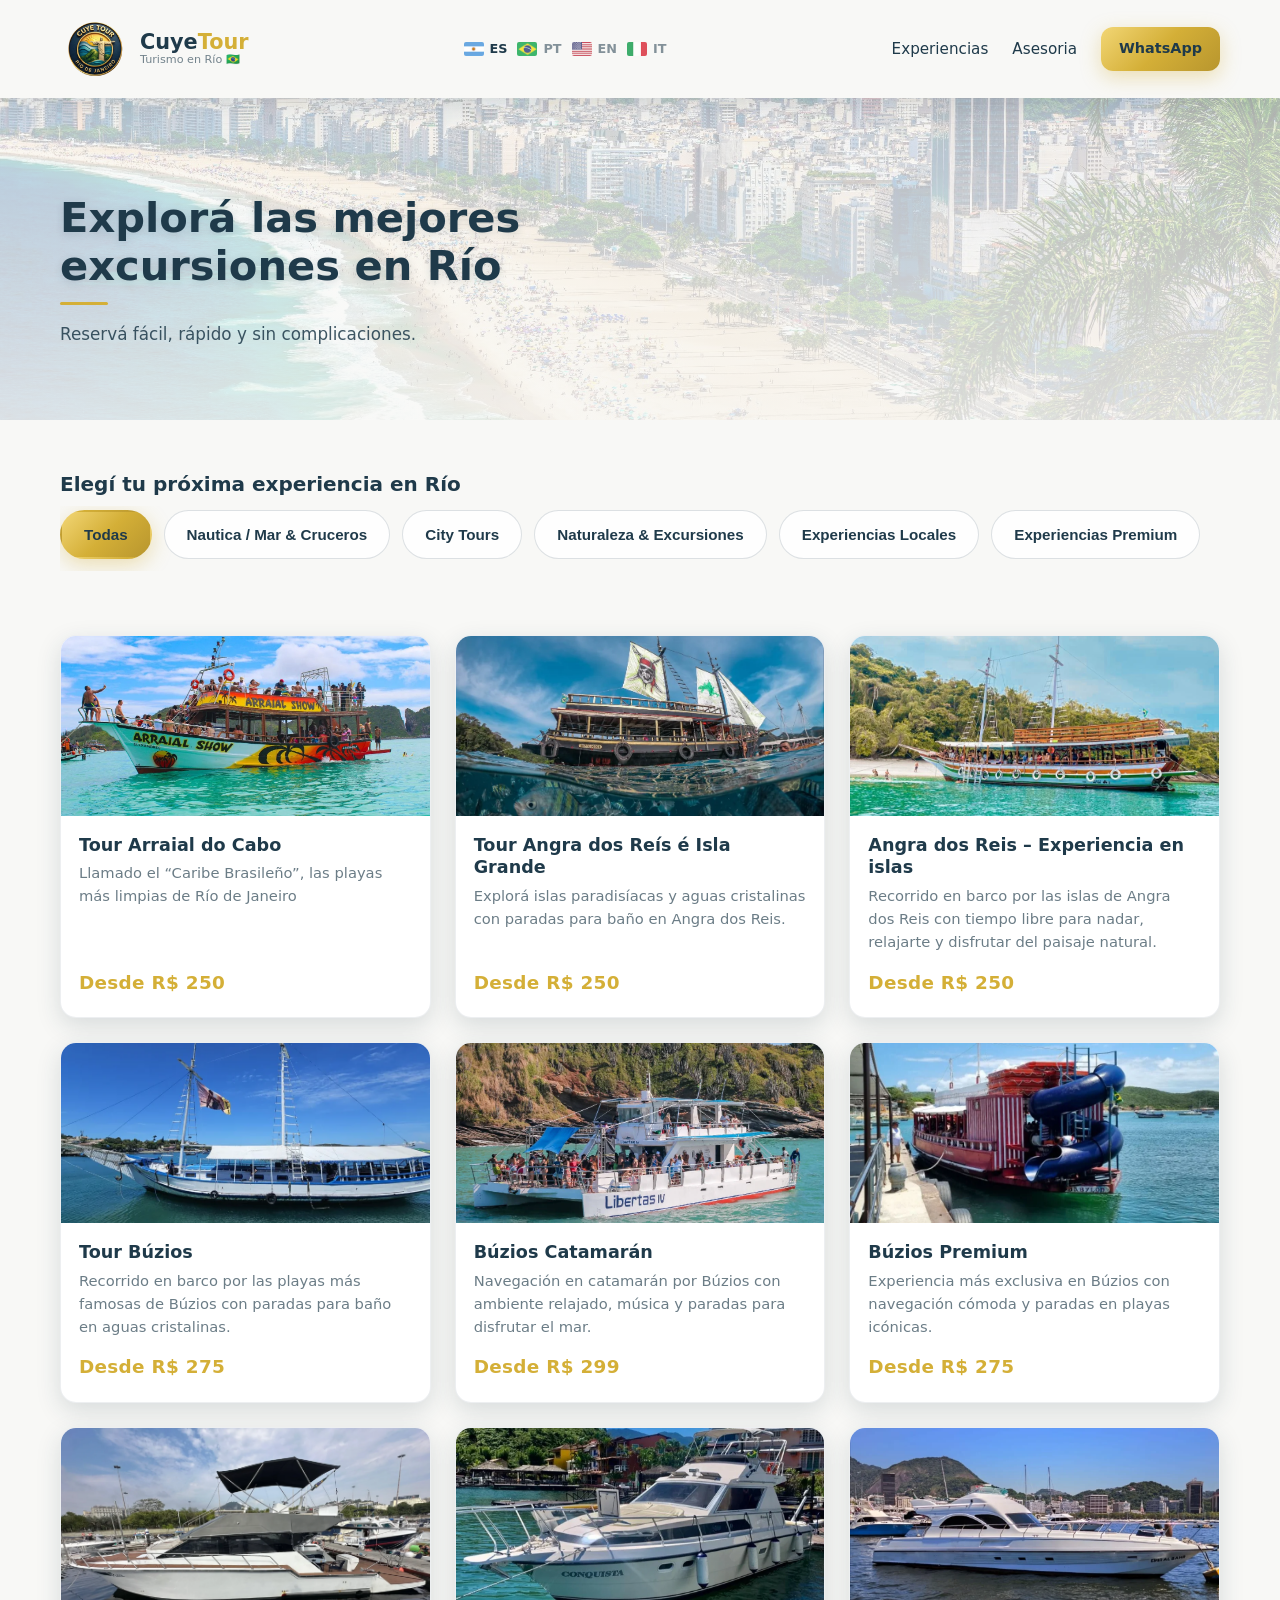
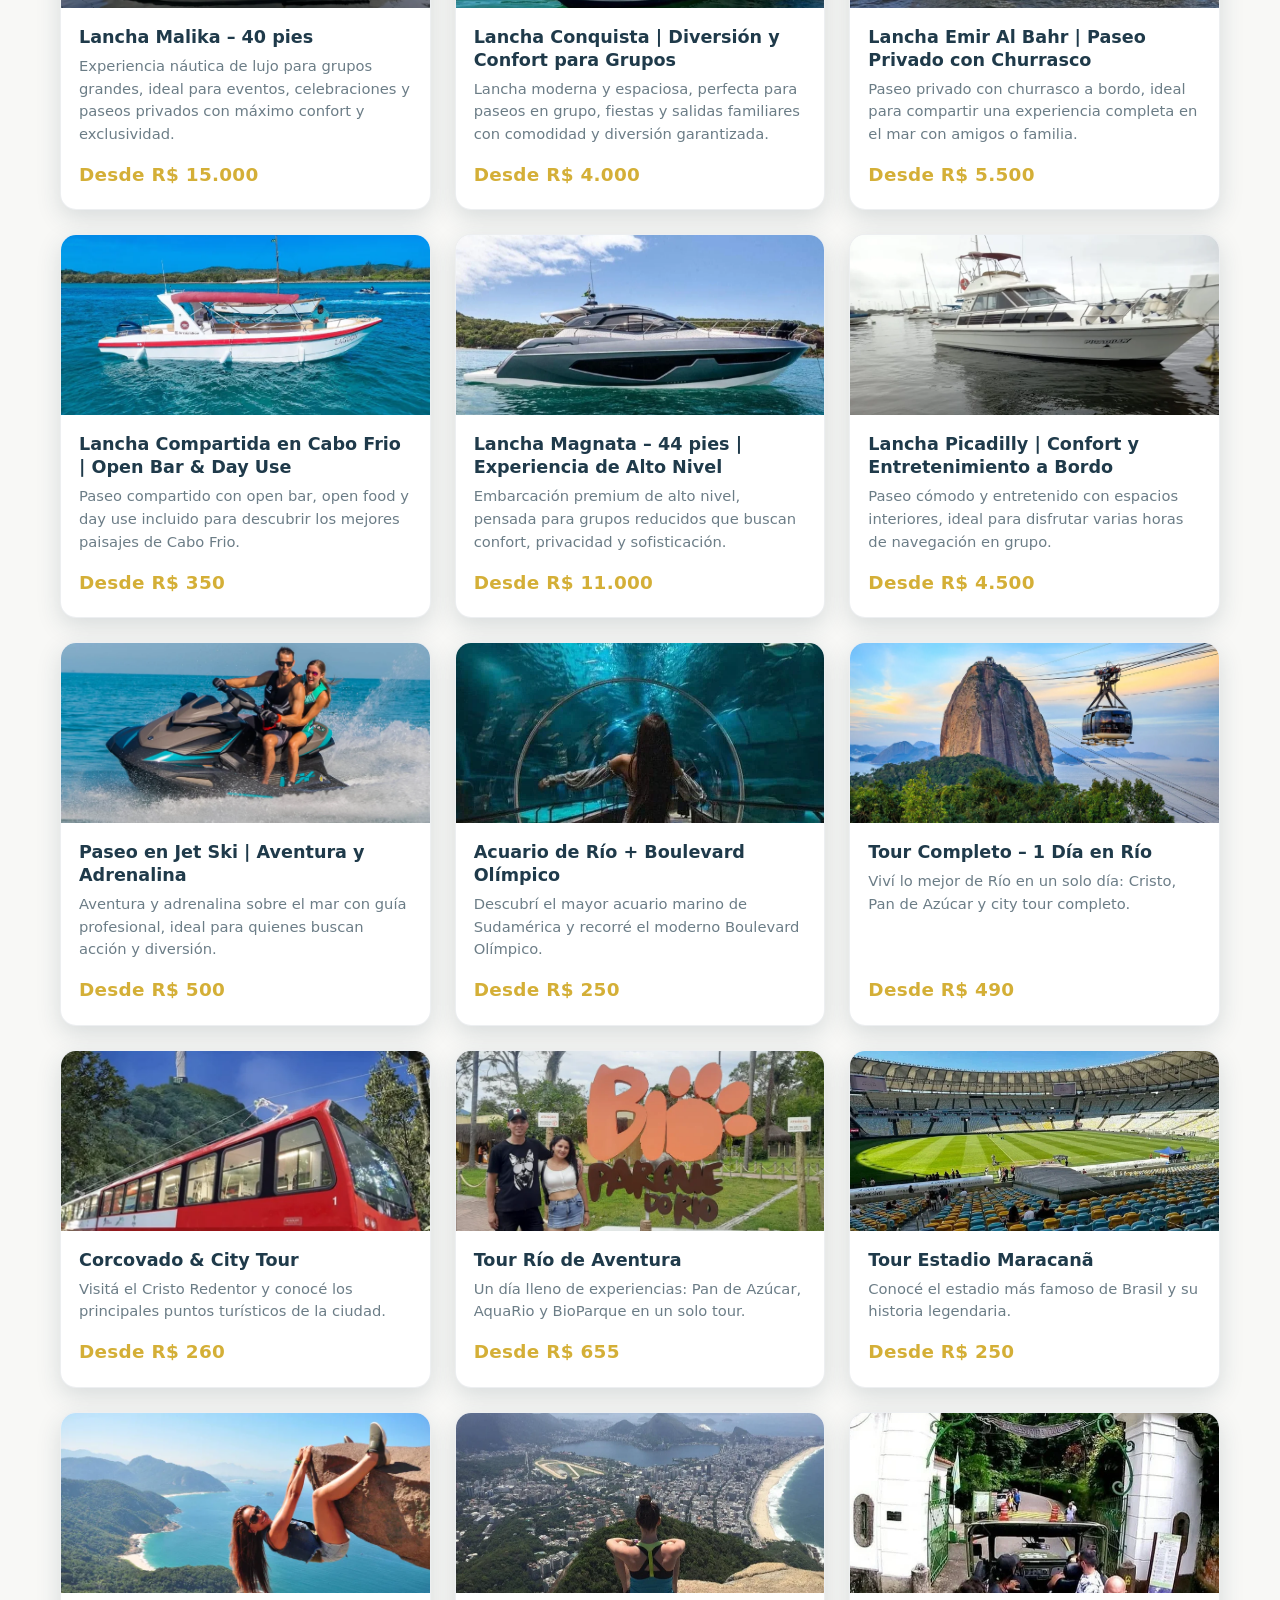
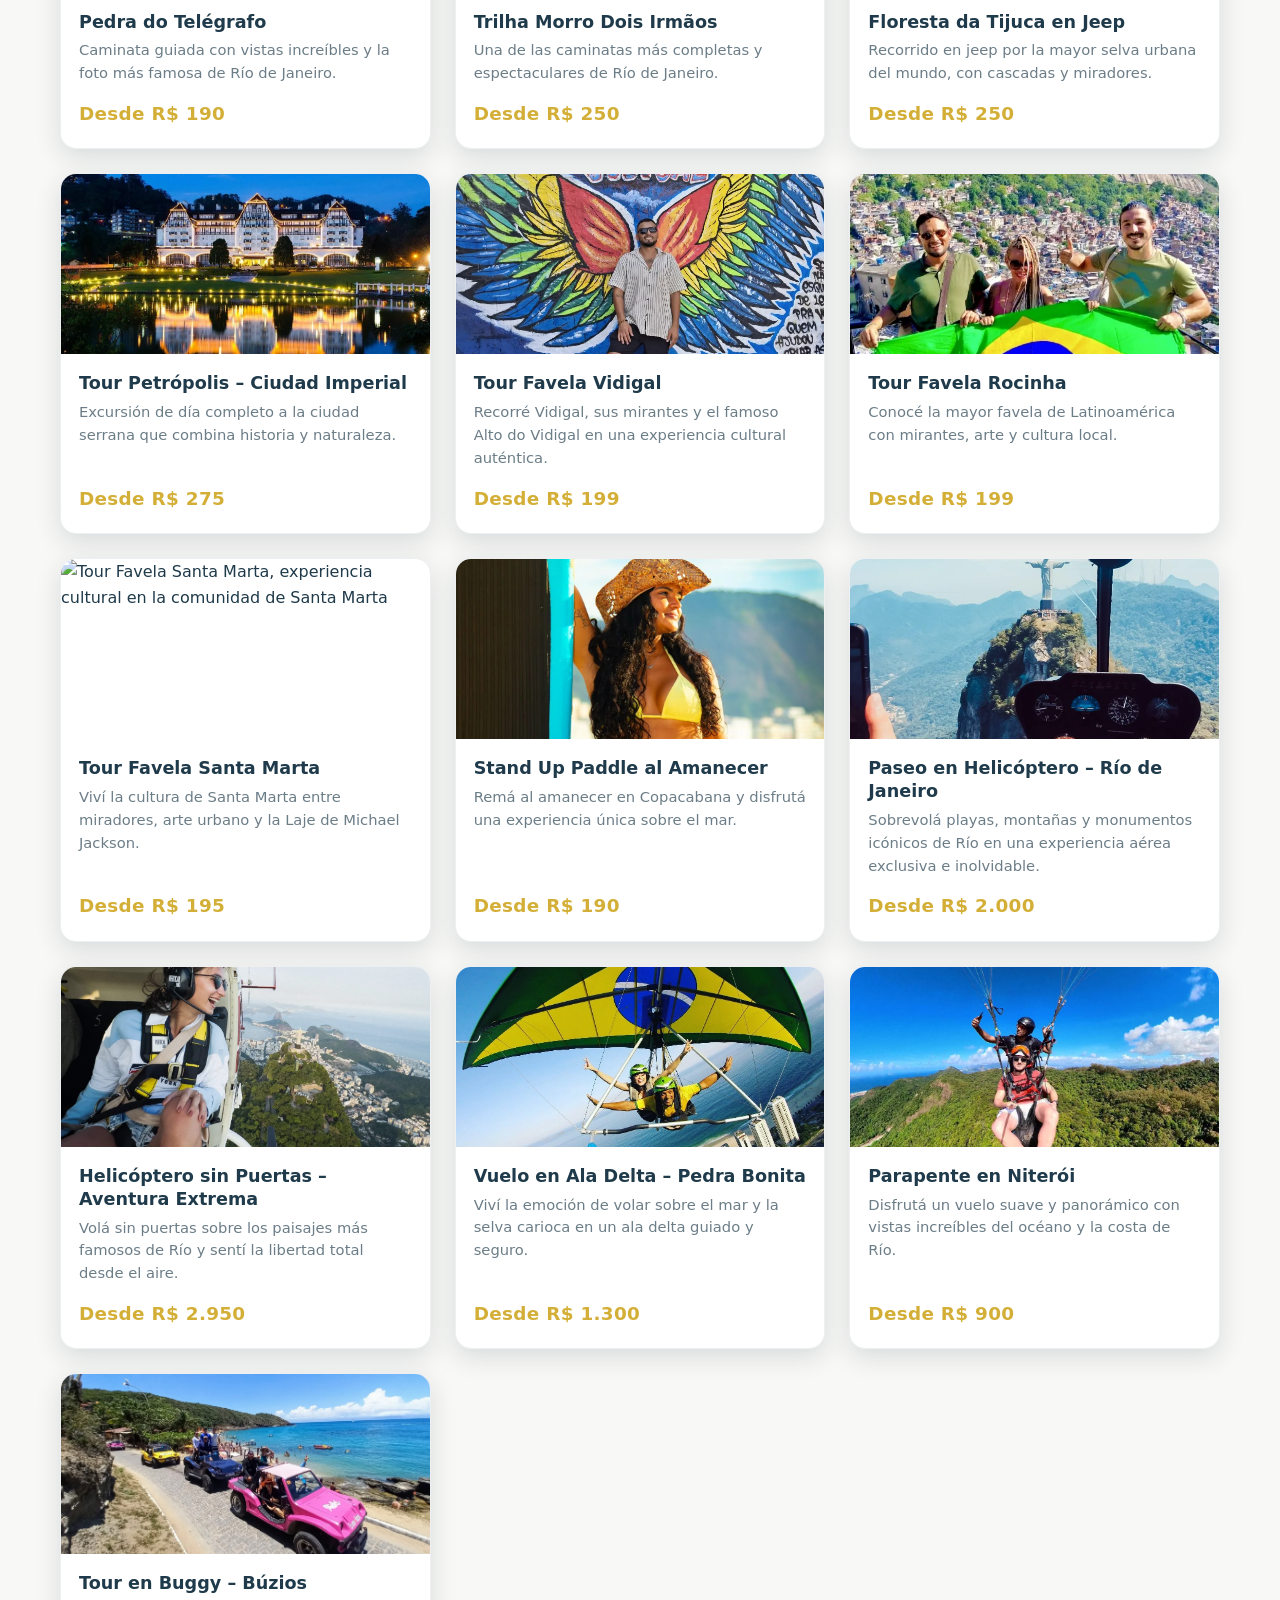
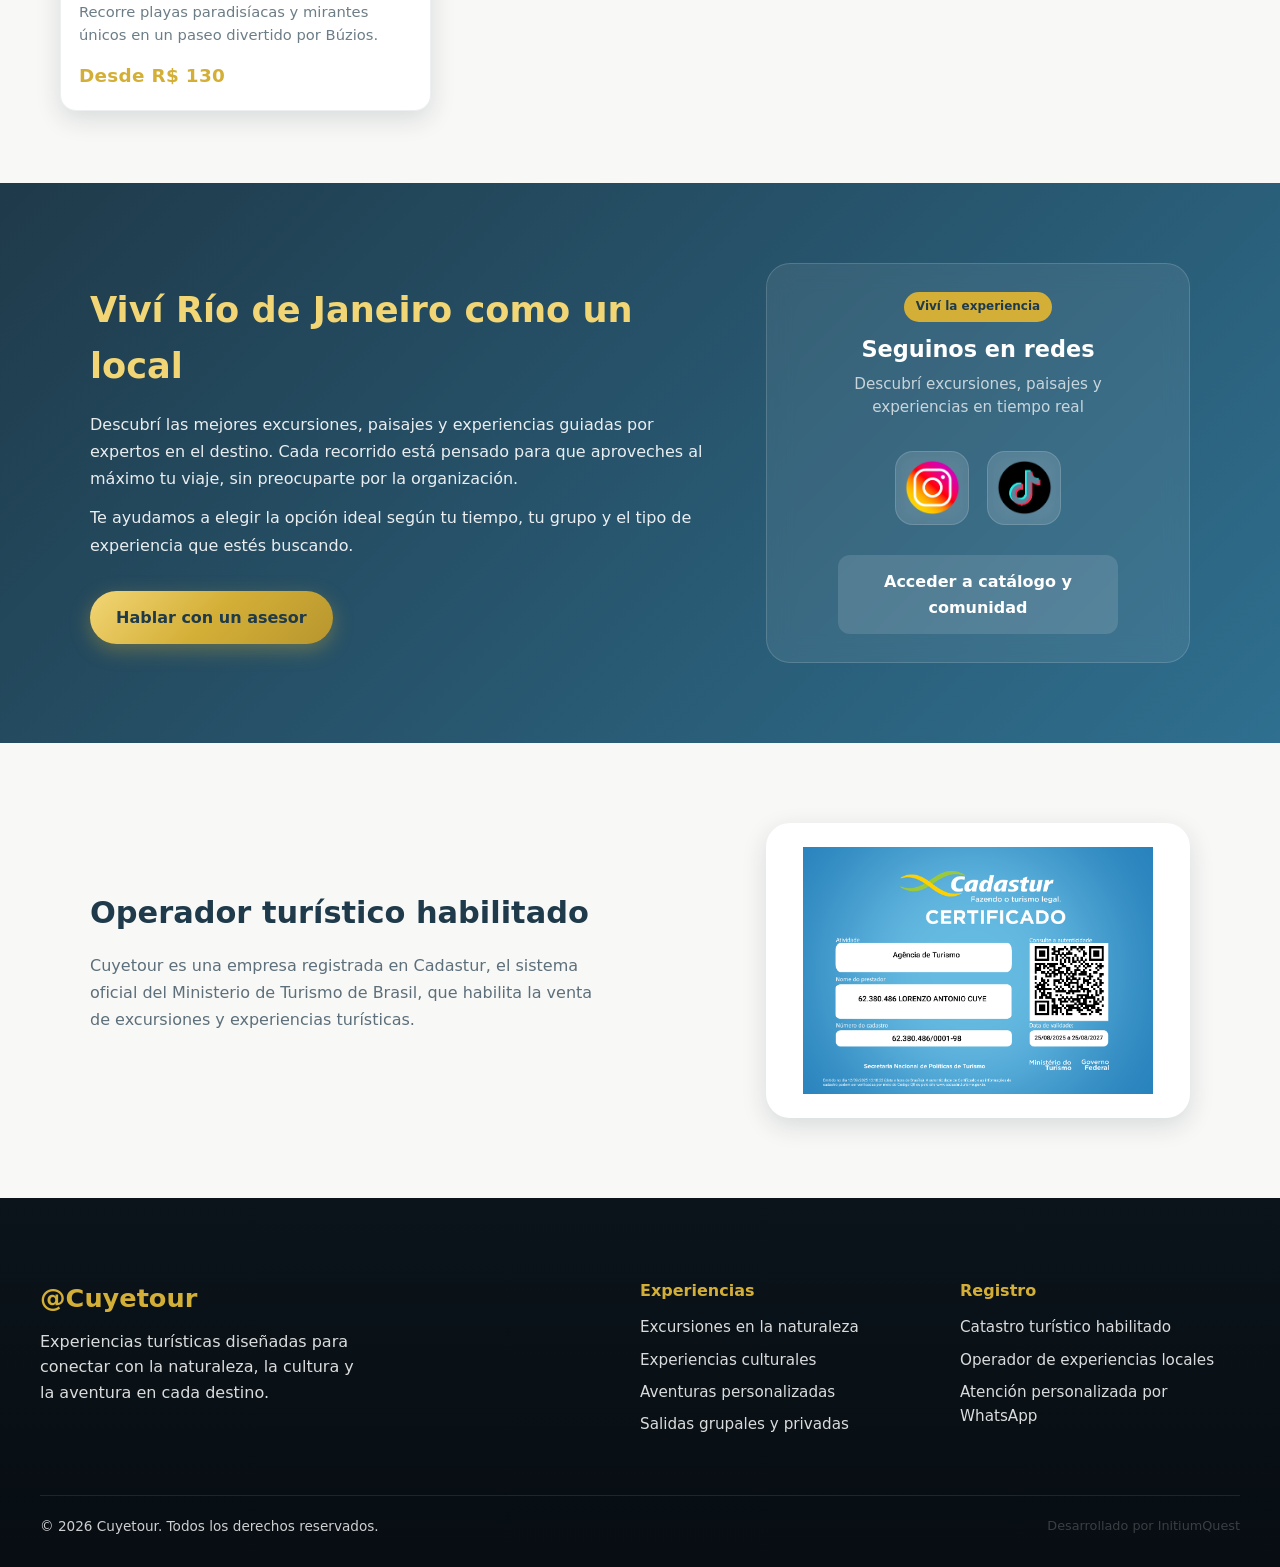
==== commit 5d760c48: "a" ====
--- a/index.html
+++ b/index.html
@@ -2,11 +2,55 @@
 <html lang="es">
 
 <head>
+    <!-- BASICO -->
     <meta charset="UTF-8">
     <meta name="viewport" content="width=device-width, initial-scale=1.0">
+    <meta http-equiv="X-UA-Compatible" content="IE=edge">
+    <meta name="language" content="es">
+    <meta name="robots" content="index, follow">
+
+    <!-- SEO -->
+    <title>Cuyetour | Experiencias turísticas únicas en Sudamérica</title>
+    <meta name="description"
+        content="Cuyetour ofrece experiencias turísticas auténticas: naturaleza, cultura y aventura en destinos increíbles. Viví viajes únicos diseñados para vos.">
+    <meta name="keywords"
+        content="turismo, experiencias turísticas, viajes, naturaleza, aventura, tours, Sudamérica, Cuyetour">
+    <link rel="canonical" href="https://cuyetour.com/">
+
+    <!-- HREFLANG -->
+    <link rel="alternate" hreflang="es" href="https://cuyetour.com/">
+    <link rel="alternate" hreflang="en" href="https://cuyetour.com/en/">
+    <link rel="alternate" hreflang="it" href="https://cuyetour.com/it/">
+    <link rel="alternate" hreflang="pt" href="https://cuyetour.com/pt/">
+    <link rel="alternate" hreflang="x-default" href="https://cuyetour.com/">
+
+    <!-- OPEN GRAPH / FACEBOOK / INSTAGRAM / WHATSAPP -->
+    <meta property="og:type" content="website">
+    <meta property="og:url" content="https://cuyetour.com/">
+    <meta property="og:title" content="Cuyetour | Experiencias turísticas únicas">
+    <meta property="og:description"
+        content="Experiencias turísticas diseñadas para conectar con la naturaleza, la cultura y la aventura.">
+    <meta property="og:image" content="https://cuyetour.com/assets/img/logo.png">
+    <meta property="og:image:width" content="1200">
+    <meta property="og:image:height" content="630">
+    <meta property="og:locale" content="es_ES">
+
+    <!-- TWITTER / X -->
+    <meta name="twitter:card" content="summary_large_image">
+    <meta name="twitter:title" content="Cuyetour | Experiencias turísticas únicas">
+    <meta name="twitter:description"
+        content="Turismo auténtico, experiencias reales y destinos increíbles con Cuyetour.">
+    <meta name="twitter:image" content="https://cuyetour.com/assets/img/logo.png">
+
+    <!-- FAVICON -->
+    <link rel="icon" href="/assets/favicon/favicon.ico" type="image/x-icon">
+    <link rel="icon" type="image/png" sizes="32x32" href="/assets/favicon/favicon-96x96.png">
+    <link rel="icon" type="image/png" sizes="16x16" href="/assets/favicon/favicon-48x48.png">
+    <link rel="apple-touch-icon" sizes="180x180" href="/assets/favicon/apple-touch-icon.png">
+    <link rel="manifest" href="/assets/favicon/site.webmanifest">
+
+    <!-- ESTILOS -->
     <link rel="stylesheet" href="styles.css">
-
-    <title>Document</title>
 </head>
 
 <body>
@@ -31,22 +75,22 @@
             </a>
             <div class="navbar__lang">
                 <a href="./index.html" class="navbar__lang-item active">
-                    <img src="./assets/img/flags/es.png" alt="Español" class="navbar__lang-flag">
+                    <img src="./assets/img/flags/es.png" alt="Idioma español – sitio turístico Cuyetour" class="navbar__lang-flag">
                     ES
                 </a>
 
                 <a href="./pt/index.html" class="navbar__lang-item">
-                    <img src="./assets/img/flags/pt.png" alt="Português" class="navbar__lang-flag">
+                    <img src="./assets/img/flags/pt.png" alt="Idioma portugués – sitio turístico Cuyetour" class="navbar__lang-flag">
                     PT
                 </a>
 
                 <a href="./en/index.html" class="navbar__lang-item">
-                    <img src="./assets/img/flags/en.png" alt="English" class="navbar__lang-flag">
+                    <img src="./assets/img/flags/en.png" alt="Idioma inglés – sitio turístico Cuyetour" class="navbar__lang-flag">
                     EN
                 </a>
 
                 <a href="./it/index.html" class="navbar__lang-item">
-                    <img src="./assets/img/flags/it.png" alt="Italiano" class="navbar__lang-flag">
+                    <img src="./assets/img/flags/it.png" alt="dioma italiano – sitio turístico Cuyetour" class="navbar__lang-flag">
                     IT
                 </a>
             </div>
@@ -84,22 +128,22 @@
         <div class="lang-mobile-menu" id="langMobileMenu">
 
             <a href="./index.html" class="lang-mobile-item">
-                <img src="./assets/img/flags/es.png" alt="Español">
+                <img src="./assets/img/flags/es.png" alt="Idioma español – sitio turístico Cuyetour">
                 Español
             </a>
 
             <a href="../pt/index.html" class="lang-mobile-item">
-                <img src="./assets/img/flags/pt.png" alt="Português">
+                <img src="./assets/img/flags/pt.png" alt="Idioma portugués – sitio turístico Cuyetour">
                 Português
             </a>
 
             <a href="/en/" class="lang-mobile-item">
-                <img src="./assets/img/flags/en.png" alt="English">
+                <img src="./assets/img/flags/en.png" alt="Idioma inglés – sitio turístico Cuyetour">
                 English
             </a>
 
             <a href="/it/" class="lang-mobile-item">
-                <img src="./assets/img/flags/it.png" alt="Italiano">
+                <img src="./assets/img/flags/it.png" alt="Idioma italiano – sitio turístico Cuyetour">
                 Italiano
             </a>
 
@@ -174,7 +218,7 @@
                     <!-- CARD -->
                     <article class="experience-card" data-id="arraial" data-category="barcos" tabindex="0">
                         <div class="experience-card__image">
-                            <img src="./assets/img/barcos/arraial/arraial2.jpeg" alt="Día de Playa Exclusivo">
+                            <img src="./assets/img/barcos/arraial/arraial2.webp" alt="Tour en barco en Arraial do Cabo, playas de aguas cristalinas y arena blanca en Río de Janeiro">
                         </div>
 
                         <div class="experience-card__content">
@@ -193,7 +237,7 @@
                     </article>
                     <article class="experience-card" data-id="angradosreis" data-category="barcos" tabindex="0">
                         <div class="experience-card__image">
-                            <img src="./assets/img/barcos/angra/angra1.png" alt="Día de Playa Exclusivo">
+                            <img src="./assets/img/barcos/angra/angra1.webp" alt="Tour en barco por Angra dos Reis e Ilha Grande, islas paradisíacas y aguas cristalinas en Brasil">
                         </div>
 
                         <div class="experience-card__content">
@@ -212,7 +256,7 @@
                     </article>
                     <article class="experience-card" data-id="angraexperiencias" data-category="barcos" tabindex="0">
                         <div class="experience-card__image">
-                            <img src="./assets/img/barcos/angraexp/angraexp3.png" alt="Día de Playa Exclusivo">
+                            <img src="./assets/img/barcos/angraexp/angraexp3.webp" alt="Experiencia en islas de Angra dos Reis con paseo en barco, playas paradisíacas y tiempo para nadar en aguas cristalinas">
                         </div>
 
                         <div class="experience-card__content">
@@ -232,7 +276,7 @@
                     </article>
                     <article class="experience-card" data-id="buzios-clasico" data-category="barcos" tabindex="0">
                         <div class="experience-card__image">
-                            <img src="./assets/img/barcos/buzios/buzios1.png" alt="Día de Playa Exclusivo">
+                            <img src="./assets/img/barcos/buzios/buzios1.webp" alt="Tour en barco en Búzios, playas de aguas cristalinas y arena blanca en Río de Janeiro">
                         </div>
 
                         <div class="experience-card__content">
@@ -252,7 +296,7 @@
                     </article>
                     <article class="experience-card" data-id="buzios-catamaran" data-category="barcos" tabindex="0">
                         <div class="experience-card__image">
-                            <img src="./assets/img/barcos/buzioscatamaran/buzioscat2.png" alt="Día de Playa Exclusivo">
+                            <img src="./assets/img/barcos/buzioscatamaran/buzioscat2.webp" alt="Tour en catamarán en Búzios, playas de aguas cristalinas y arena blanca en Río de Janeiro">
                         </div>
 
                         <div class="experience-card__content">
@@ -272,7 +316,7 @@
                     </article>
                     <article class="experience-card" data-id="buzios-premium" data-category="barcos" tabindex="0">
                         <div class="experience-card__image">
-                            <img src="./assets/img/barcos/buziospremium/premium1.png" alt="Día de Playa Exclusivo">
+                            <img src="./assets/img/barcos/buziospremium/premium1.webp" alt="Tour en barco en Búzios, playas de aguas cristalinas y arena blanca en Río de Janeiro">
                         </div>
 
                         <div class="experience-card__content">
@@ -291,7 +335,7 @@
                     </article>
                     <article class="experience-card" data-id="lancha-malika-40" data-category="barcos" tabindex="0">
                         <div class="experience-card__image">
-                            <img src="./assets/img/barcos/malika/malika1.png" alt="Lancha Malika – 40 pies">
+                            <img src="./assets/img/barcos/malika/malika1.webp" alt="Lancha Malika de 40 pies en Angra dos Reis, paseo náutico de lujo para grupos, eventos privados y celebraciones con máximo confort">
                         </div>
 
                         <div class="experience-card__content">
@@ -311,7 +355,7 @@
                     </article>
                     <article class="experience-card" data-id="lancha-conquista" data-category="barcos" tabindex="0">
                         <div class="experience-card__image">
-                            <img src="./assets/img/barcos/conquista/conquista1.png" alt="Día de Playa Exclusivo">
+                            <img src="./assets/img/barcos/conquista/conquista1.webp" alt="Lancha Conquista de alquiler, embarcación moderna y espaciosa ideal para paseos privados, grupos, eventos y salidas familiares con máximo confort">
                         </div>
 
                         <div class="experience-card__content">
@@ -331,7 +375,7 @@
                     </article>
                     <article class="experience-card" data-id="lancha-emir-al-bahr" data-category="barcos" tabindex="0">
                         <div class="experience-card__image">
-                            <img src="./assets/img/barcos/emir/emir1.png" alt="Día de Playa Exclusivo">
+                            <img src="./assets/img/barcos/emir/emir1.webp" alt="Lancha Emir Al Bahr de alquiler con paseo privado y churrasco a bordo, experiencia náutica ideal para grupos, amigos o familia con confort y exclusividad">
                         </div>
 
                         <div class="experience-card__content">
@@ -352,7 +396,7 @@
                     <article class="experience-card" data-id="lancha-compartida-cabo-frio" data-category="barcos"
                         tabindex="0">
                         <div class="experience-card__image">
-                            <img src="./assets/img/barcos/cabofrio/cabo1.png" alt="Día de Playa Exclusivo">
+                            <img src="./assets/img/barcos/cabofrio/cabo1.webp" alt="Lancha compartida en Cabo Frio con open bar, open food y day use incluido, paseo en barco ideal para disfrutar el mar, paisajes naturales y una experiencia turística completa">
                         </div>
 
                         <div class="experience-card__content">
@@ -372,7 +416,7 @@
                     </article>
                     <article class="experience-card" data-id="lancha-magnata" data-category="barcos" tabindex="0">
                         <div class="experience-card__image">
-                            <img src="./assets/img/barcos/magnata/magnata1.png" alt="Día de Playa Exclusivo">
+                            <img src="./assets/img/barcos/magnata/magnata1.webp" alt="Lancha Magnata de 44 pies para alquiler privado, experiencia náutica premium de alto nivel con confort, privacidad y lujo ideal para turismo exclusivo en Brasil">
                         </div>
 
                         <div class="experience-card__content">
@@ -392,7 +436,7 @@
                     </article>
                     <article class="experience-card" data-id="lancha-picadilly" data-category="barcos" tabindex="0">
                         <div class="experience-card__image">
-                            <img src="./assets/img/barcos/picadilly/pica1.png" alt="Día de Playa Exclusivo">
+                            <img src="./assets/img/barcos/picadilly/pica1.webp" alt="Lancha Picadilly para alquiler privado, paseo en barco cómodo y entretenido con espacios interiores, ideal para turismo náutico en grupo y experiencias recreativas en el mar">
                         </div>
 
                         <div class="experience-card__content">
@@ -412,7 +456,7 @@
                     </article>
                     <article class="experience-card" data-id="jet-ski" data-category="barcos" tabindex="0">
                         <div class="experience-card__image">
-                            <img src="./assets/img/barcos/jetsky/jet1.png" alt="Día de Playa Exclusivo">
+                            <img src="./assets/img/barcos/jetsky/jet1.webp" alt="Paseo en jet ski con guía profesional, experiencia de aventura y adrenalina en el mar ideal para turismo activo, diversión y deportes acuáticos en Brasil">
                         </div>
 
                         <div class="experience-card__content">
@@ -433,7 +477,7 @@
                     <article class="experience-card" data-id="acuario-boulevard" data-category="city-tours"
                         tabindex="0">
                         <div class="experience-card__image">
-                            <img src="./assets/img/tours/acuario/acua1.png" alt="Día de Playa Exclusivo">
+                            <img src="./assets/img/tours/acuario/acua1.webp" alt="Acuario de Río de Janeiro y Boulevard Olímpico, recorrido turístico urbano con atracciones marinas y paseo cultural en el centro de la ciudad">
                         </div>
 
                         <div class="experience-card__content">
@@ -452,7 +496,7 @@
                     </article>
                     <article class="experience-card" data-id="1-dia-en-rio" data-category="city-tours" tabindex="0">
                         <div class="experience-card__image">
-                            <img src="./assets/img/tours/diario/dia1.png" alt="Día de Playa Exclusivo">
+                            <img src="./assets/img/tours/diario/dia1.webp" alt="Tour completo de 1 día en Río de Janeiro, visita al Cristo Redentor, Pan de Azúcar y city tour por los principales puntos turísticos de la ciudad">
                         </div>
 
                         <div class="experience-card__content">
@@ -471,7 +515,7 @@
                     </article>
                     <article class="experience-card" data-id="corcovado-city" data-category="city-tours" tabindex="0">
                         <div class="experience-card__image">
-                            <img src="./assets/img/tours/corcovado/corco1.png" alt="Día de Playa Exclusivo">
+                            <img src="./assets/img/tours/corcovado/corco1.webp" alt="Tour Corcovado & City Tour, visita al Cristo Redentor y recorrido por los principales puntos turísticos de Río de Janeiro">
                         </div>
 
                         <div class="experience-card__content">
@@ -490,7 +534,7 @@
                     </article>
                     <article class="experience-card" data-id="rio-aventura" data-category="city-tours" tabindex="0">
                         <div class="experience-card__image">
-                            <img src="./assets/img/tours/rioaventura/aven1.png" alt="Día de Playa Exclusivo">
+                            <img src="./assets/img/tours/rioaventura/aven1.webp" alt="Tour Río de Aventura, experiencia completa en la ciudad de Río de Janeiro">
                         </div>
 
                         <div class="experience-card__content">
@@ -509,7 +553,7 @@
                     </article>
                     <article class="experience-card" data-id="maracana" data-category="city-tours" tabindex="0">
                         <div class="experience-card__image">
-                            <img src="./assets/img/tours/maracana/mara2.png" alt="Día de Playa Exclusivo">
+                            <img src="./assets/img/tours/maracana/mara2.webp" alt="Tour Estadio Maracanã, visita al estadio más famoso de Brasil y su historia legendaria">
                         </div>
 
                         <div class="experience-card__content">
@@ -529,7 +573,7 @@
                     <article class="experience-card" data-id="pedra-do-telegrafo" data-category="naturaleza-excursiones"
                         tabindex="0">
                         <div class="experience-card__image">
-                            <img src="./assets/img/naturaleza/telegrafo/tele2.png" alt="Día de Playa Exclusivo">
+                            <img src="./assets/img/naturaleza/telegrafo/tele2.webp" alt="Pedra do Telégrafo, caminata guiada con vistas increíbles y la foto más famosa de Río de Janeiro">
                         </div>
 
                         <div class="experience-card__content">
@@ -549,7 +593,7 @@
                     <article class="experience-card" data-id="morro-dois-irmaos" data-category="naturaleza-excursiones"
                         tabindex="0">
                         <div class="experience-card__image">
-                            <img src="./assets/img/naturaleza/doisirmaos/dos1.png" alt="Día de Playa Exclusivo">
+                            <img src="./assets/img/naturaleza/doisirmaos/dos1.webp" alt="Trilha Morro Dois Irmãos, caminata en la montaña con vistas panorámicas y paisajes naturales">
                         </div>
 
                         <div class="experience-card__content">
@@ -569,7 +613,7 @@
                     <article class="experience-card" data-id="floresta-tijuca-jeep"
                         data-category="naturaleza-excursiones" tabindex="0">
                         <div class="experience-card__image">
-                            <img src="./assets/img/naturaleza/tiujca/yuca1.png" alt="Día de Playa Exclusivo">
+                            <img src="./assets/img/naturaleza/tiujca/yuca1.webp" alt="Floresta da Tijuca en Jeep, recorrido en jeep por la mayor selva urbana del mundo con cascadas y miradores">
                         </div>
 
                         <div class="experience-card__content">
@@ -589,7 +633,7 @@
                     <article class="experience-card" data-id="petropolis" data-category="naturaleza-excursiones"
                         tabindex="0">
                         <div class="experience-card__image">
-                            <img src="./assets/img/naturaleza/petropolis/pet1.png" alt="Día de Playa Exclusivo">
+                            <img src="./assets/img/naturaleza/petropolis/pet1.webp" alt="Tour Petrópolis – Ciudad Imperial, excursión de día completo a la ciudad serrana que combina historia y naturaleza">
                         </div>
 
                         <div class="experience-card__content">
@@ -609,7 +653,7 @@
                     <article class="experience-card" data-id="favela-vidigal" data-category="experiencias-locales"
                         tabindex="0">
                         <div class="experience-card__image">
-                            <img src="./assets/img/experiencias/vidigal/vidi1.png" alt="Día de Playa Exclusivo">
+                            <img src="./assets/img/experiencias/vidigal/vidi1.webp" alt="Tour Favela Vidigal, experiencia cultural en la comunidad de Vidigal">
                         </div>
 
                         <div class="experience-card__content">
@@ -630,7 +674,7 @@
                     <article class="experience-card" data-id="favela-rocinha" data-category="experiencias-locales"
                         tabindex="0">
                         <div class="experience-card__image">
-                            <img src="./assets/img/experiencias/rocina/roci5.png" alt="Día de Playa Exclusivo">
+                            <img src="./assets/img/experiencias/rocina/roci5.webp" alt="Tour Favela Rocinha, experiencia cultural en la comunidad de Rocinha">
                         </div>
 
                         <div class="experience-card__content">
@@ -650,7 +694,7 @@
                     <article class="experience-card" data-id="favela-santa-marta" data-category="experiencias-locales"
                         tabindex="0">
                         <div class="experience-card__image">
-                            <img src="./assets/img/experiencias/donamarta/dona2.png" alt="Día de Playa Exclusivo">
+                            <img src="./assets/img/experiencias/donamarta/dona2.webp" alt="Tour Favela Santa Marta, experiencia cultural en la comunidad de Santa Marta">
                         </div>
 
                         <div class="experience-card__content">
@@ -671,7 +715,7 @@
                     <article class="experience-card" data-id="stand-up-amanecer" data-category="experiencias-locales"
                         tabindex="0">
                         <div class="experience-card__image">
-                            <img src="./assets/img/experiencias/standup/standup1.jpeg" alt="Día de Playa Exclusivo">
+                            <img src="./assets/img/experiencias/standup/standup1.webp" alt="Stand Up Paddle al Amanecer, experiencia única en Copacabana">
                         </div>
 
                         <div class="experience-card__content">
@@ -691,8 +735,8 @@
                     <article class="experience-card" data-id="helicoptero-rio" data-category="experiencias-premium"
                         tabindex="0">
                         <div class="experience-card__image">
-                            <img src="./assets/img/experienciaspremium/tourhelicoptero/heli1.png"
-                                alt="Día de Playa Exclusivo">
+                            <img src="./assets/img/experienciaspremium/tourhelicoptero/heli1.webp"
+                                alt="Paseo en helicóptero sobre Río de Janeiro, experiencia aérea premium con vistas panorámicas de playas, montañas y monumentos icónicos de la ciudad">
                         </div>
 
                         <div class="experience-card__content">
@@ -713,8 +757,8 @@
                     <article class="experience-card" data-id="helicoptero-sin-puertas"
                         data-category="experiencias-premium" tabindex="0">
                         <div class="experience-card__image">
-                            <img src="./assets/img/experienciaspremium/helisin/helisin4.png"
-                                alt="Día de Playa Exclusivo">
+                            <img src="./assets/img/experienciaspremium/helisin/helisin4.webp"
+                                alt="Vuelo en helicóptero sin puertas sobre Río de Janeiro, aventura extrema con vistas panorámicas de la ciudad">
                         </div>
 
                         <div class="experience-card__content">
@@ -735,7 +779,7 @@
                     <article class="experience-card" data-id="ala-delta-pedra-bonita"
                         data-category="experiencias-premium" tabindex="0">
                         <div class="experience-card__image">
-                            <img src="./assets/img/experienciaspremium/aladelta/ala1.png" alt="Día de Playa Exclusivo">
+                            <img src="./assets/img/experienciaspremium/aladelta/ala1.webp" alt="Vuelo en Ala Delta – Pedra Bonita, experiencia de vuelo en ala delta con vistas panorámicas de la costa de Río de Janeiro">
                         </div>
 
                         <div class="experience-card__content">
@@ -756,8 +800,8 @@
                     <article class="experience-card" data-id="parapente-niteroi" data-category="experiencias-premium"
                         tabindex="0">
                         <div class="experience-card__image">
-                            <img src="./assets/img/experienciaspremium/parapente/para1.png"
-                                alt="Día de Playa Exclusivo">
+                            <img src="./assets/img/experienciaspremium/parapente/para1.webp"
+                                alt="Vuelo en parapente sobre Niterói, experiencia de vuelo en parapente con vistas panorámicas del océano y la costa de Río de Janeiro">
                         </div>
 
                         <div class="experience-card__content">
@@ -777,7 +821,7 @@
                     <article class="experience-card" data-id="buggy-buzios" data-category="experiencias-premium"
                         tabindex="0">
                         <div class="experience-card__image">
-                            <img src="./assets/img/experienciaspremium/buggy/buggy1.png" alt="Día de Playa Exclusivo">
+                            <img src="./assets/img/experienciaspremium/buggy/buggy1.webp" alt="Tour en Buggy – Búzios, experiencia de aventura en la costa de Río de Janeiro">
                         </div>
 
                         <div class="experience-card__content">
@@ -1003,13 +1047,33 @@
     </script>
     <script>
         const LANG = "es";
-        const BASE_PATH = LANG === "es" ? "" : `/${LANG}`;
     </script>
 
 
     <script src="./data/experiencies.js"></script>
 
     <script>
+        function getBasePath() {
+            const path = window.location.pathname;
+
+            // si estás dentro de una carpeta de idioma
+            if (
+                path.includes("/en/") ||
+                path.includes("/pt/") ||
+                path.includes("/it/")
+            ) {
+                return "..";
+            }
+
+            // raíz
+            return ".";
+        }
+
+        const BASE_PATH = getBasePath();
+
+        function resolveAsset(path) {
+            return `${BASE_PATH}/assets/${path}`;
+        }
         /* ============================
            MULTIIDIOMA HELPER
         ============================ */
@@ -1086,7 +1150,7 @@
 
                 experience.imagenes.forEach(src => {
                     const img = document.createElement("img");
-                    img.src = `${BASE_PATH}/${src.replace("./", "")}`;
+                    img.src = resolveAsset(src);
                     img.alt = t(experience.titulo) || "experience";
                     track.appendChild(img);
                 });
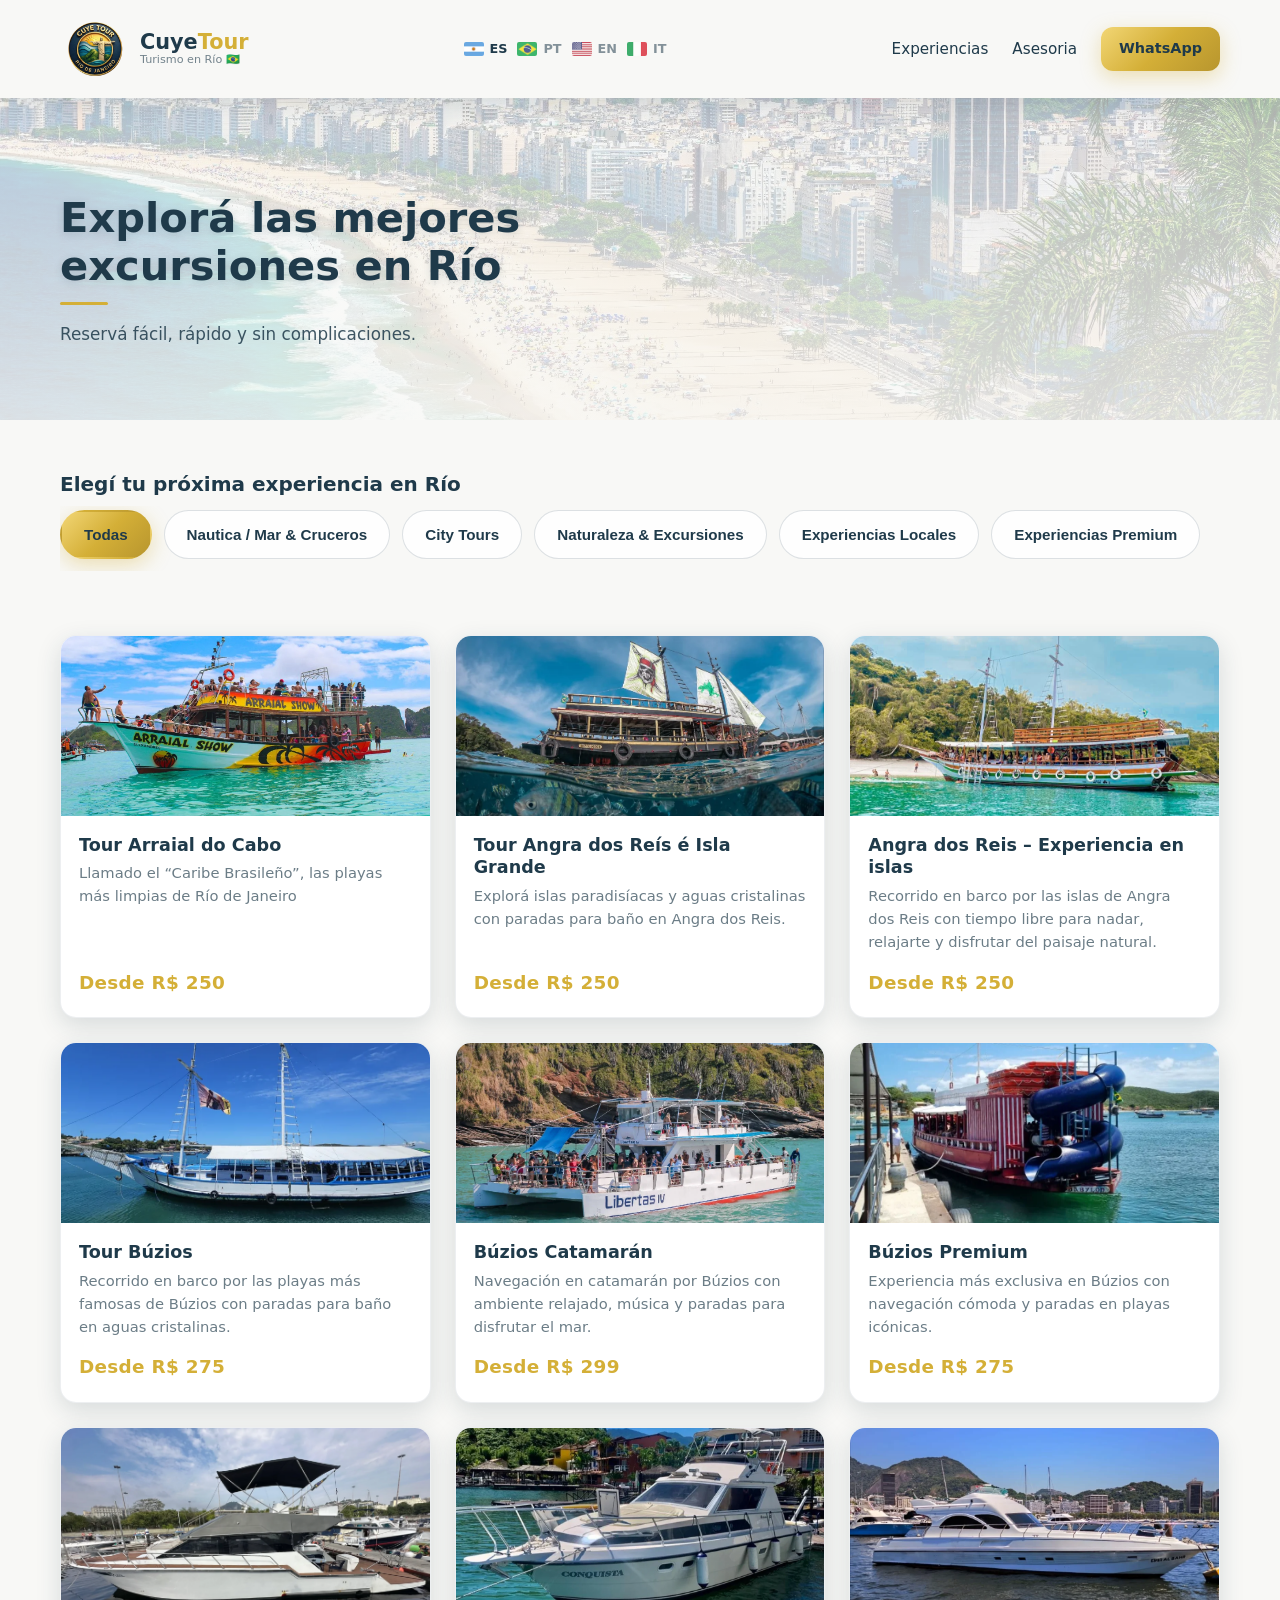
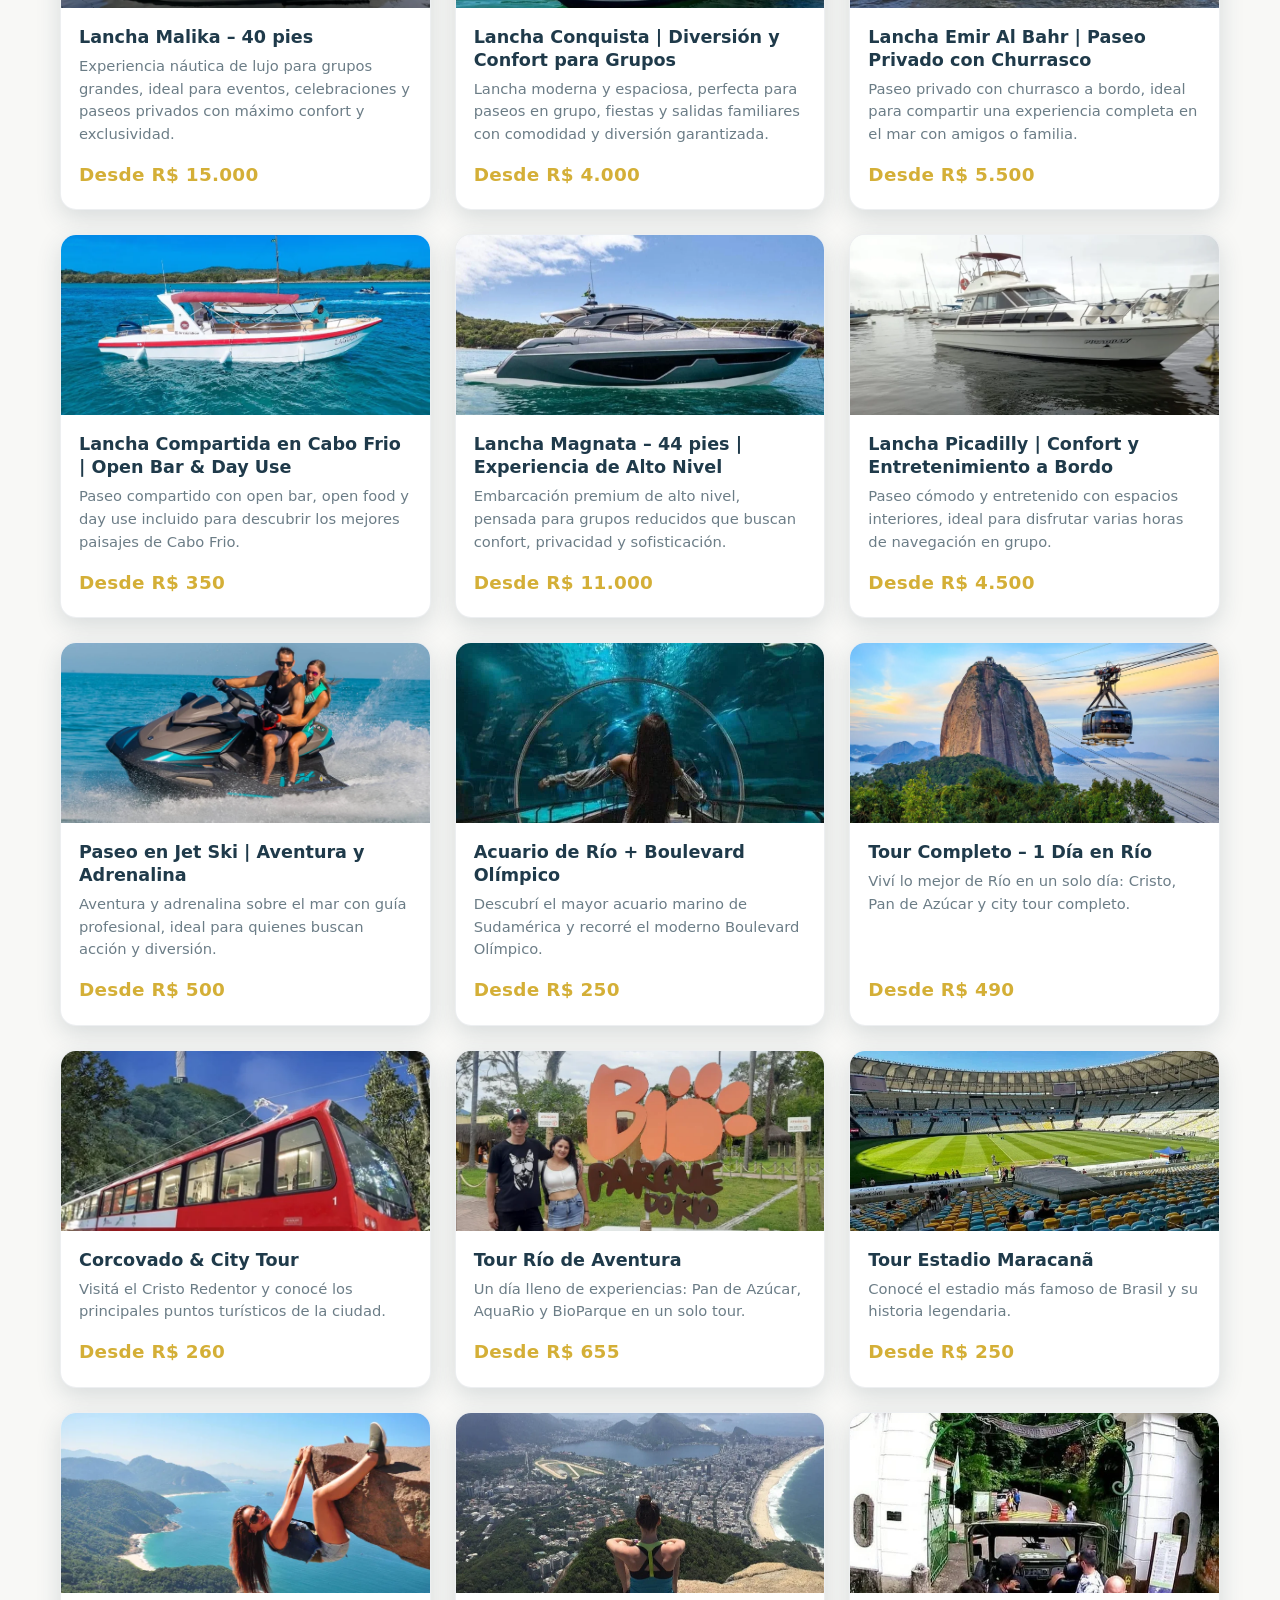
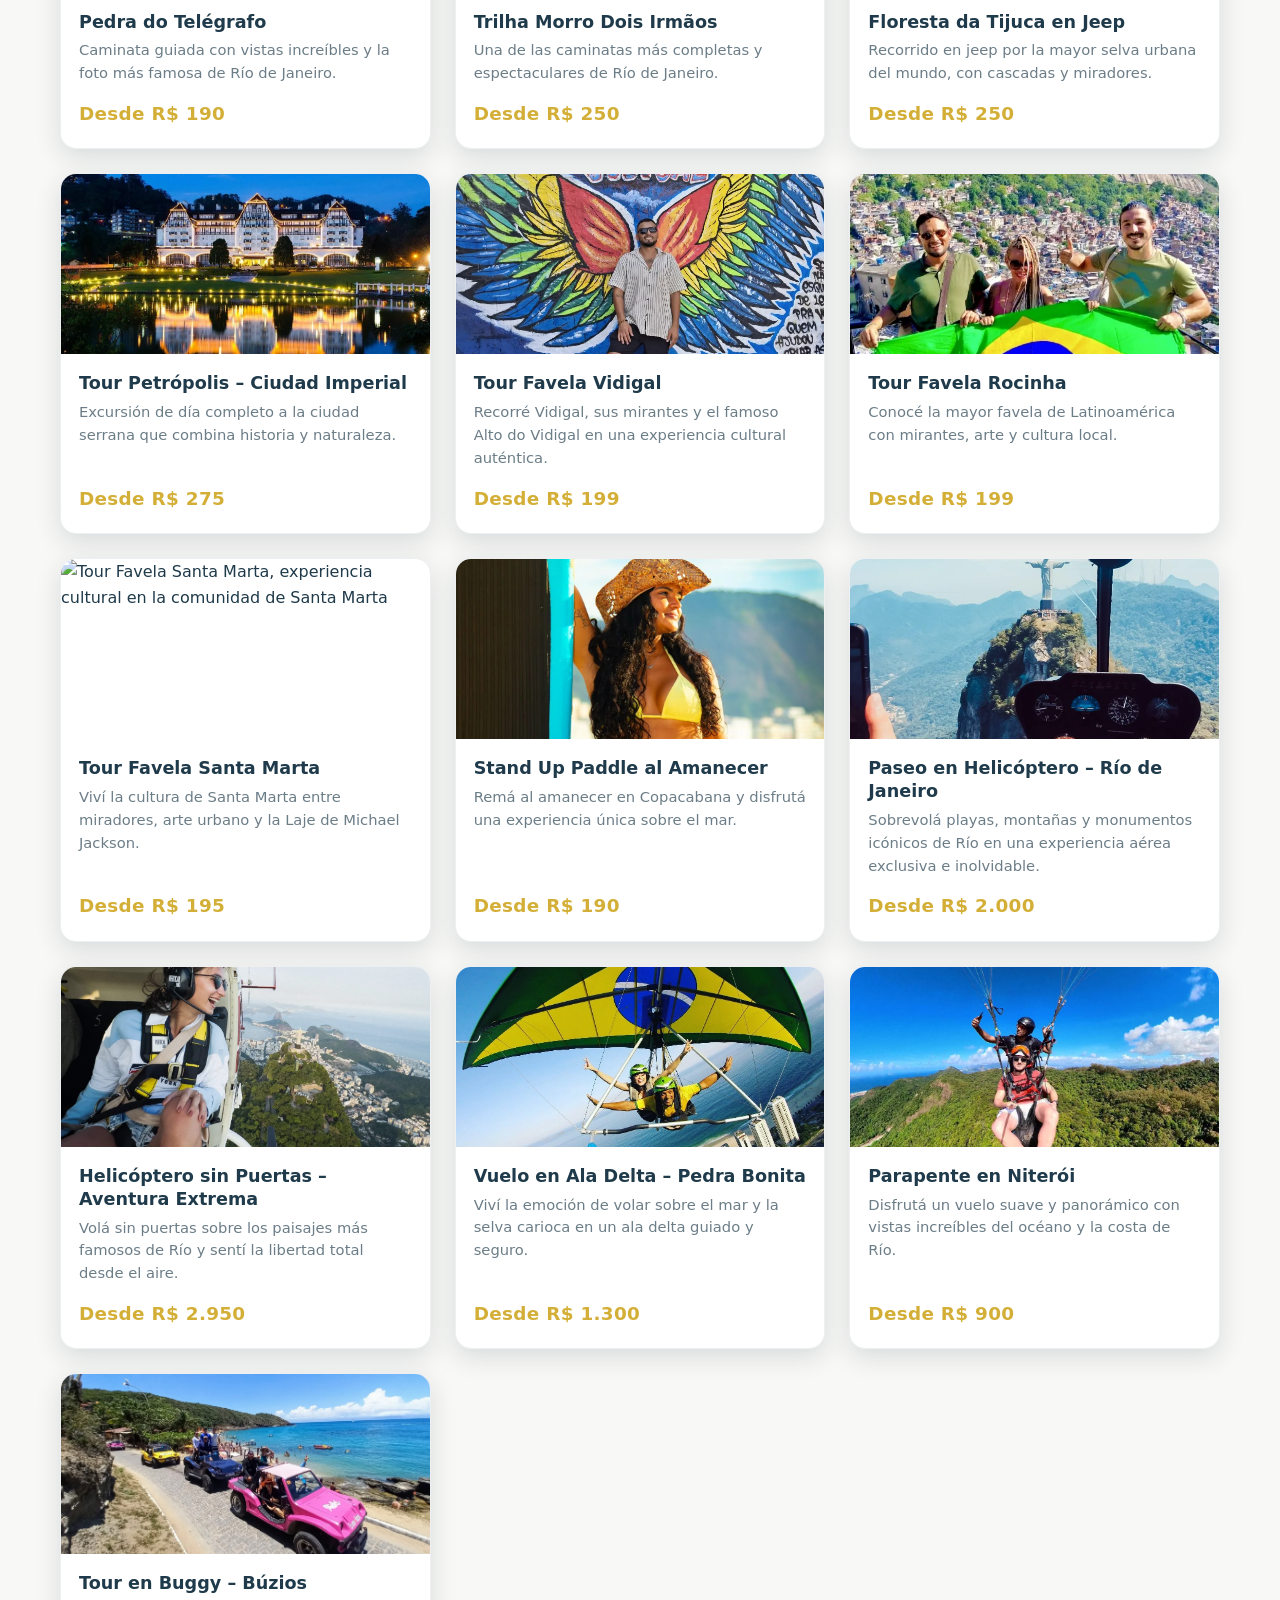
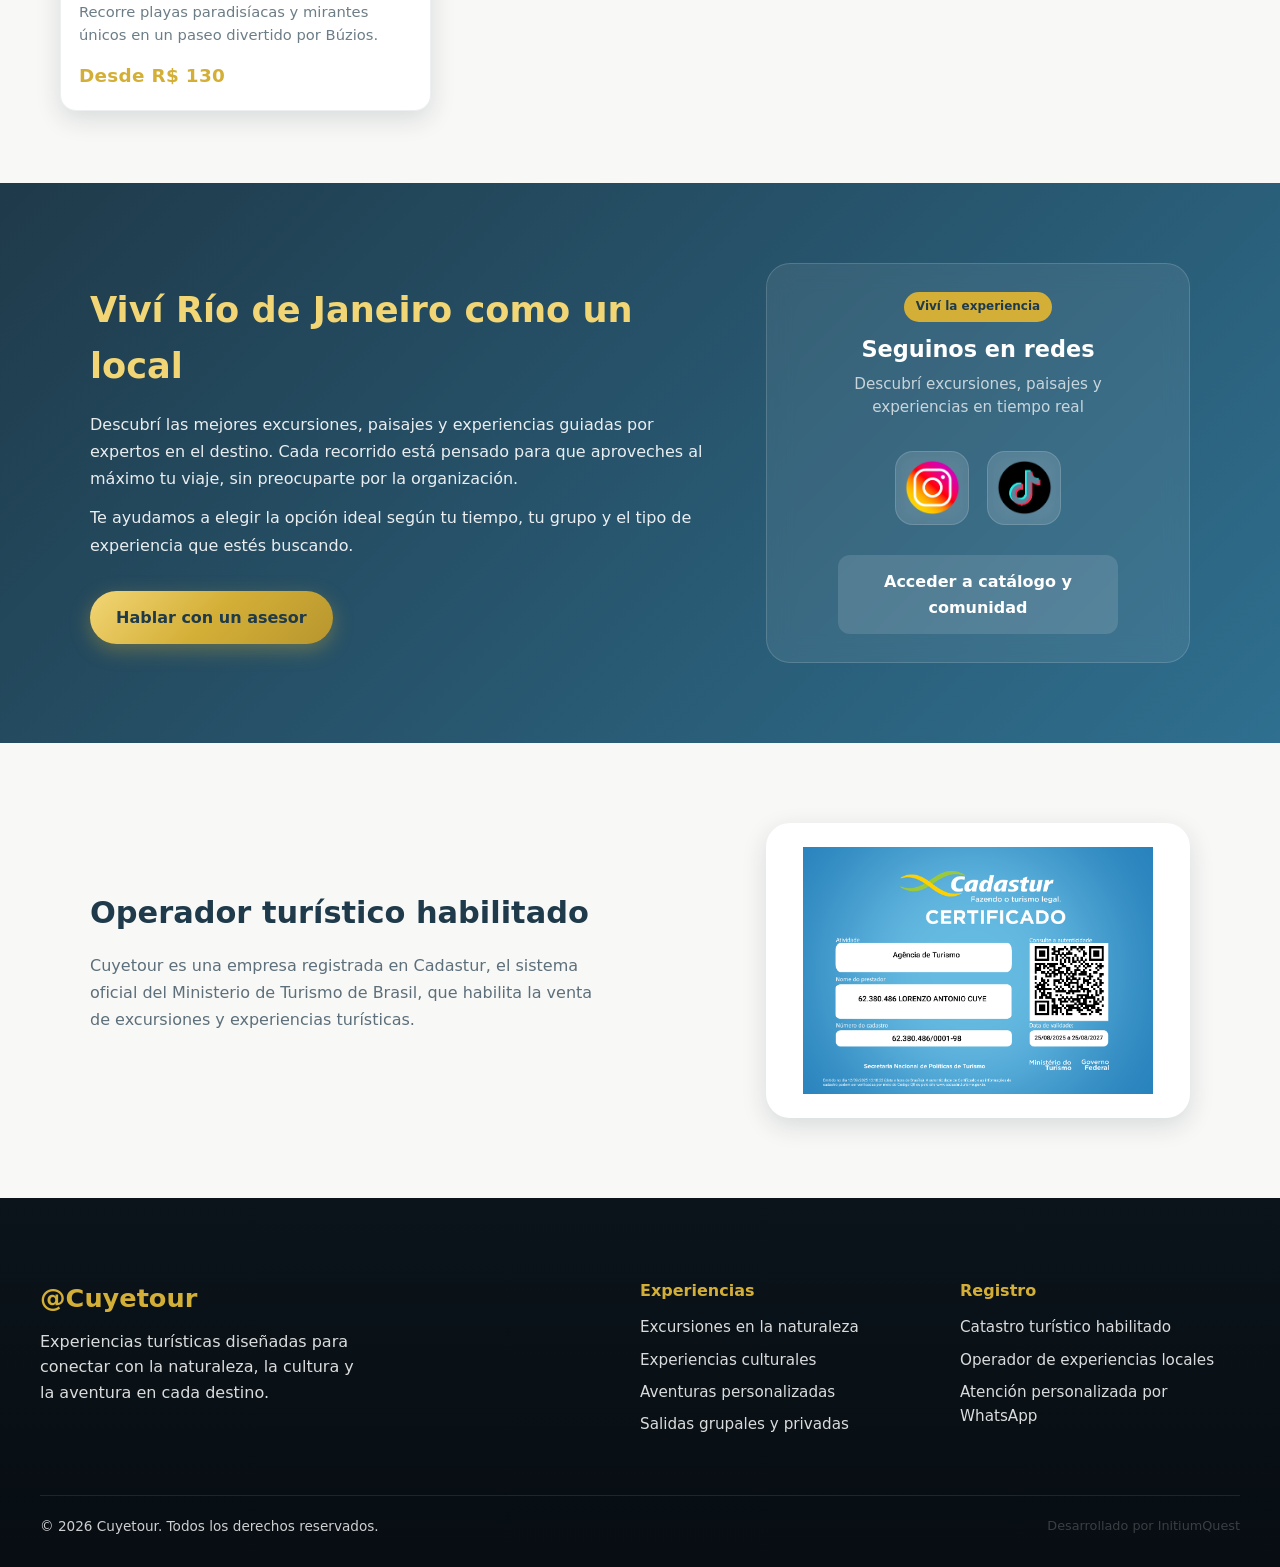
==== commit 93f61bd4: "a" ====
--- a/index.html
+++ b/index.html
@@ -74,7 +74,7 @@
 
             </a>
             <div class="navbar__lang">
-                <a href="./index.html" class="navbar__lang-item active">
+                <a href="/index.html" class="navbar__lang-item active">
                     <img src="./assets/img/flags/es.png" alt="Idioma español – sitio turístico Cuyetour" class="navbar__lang-flag">
                     ES
                 </a>
--- a/styles.css
+++ b/styles.css
@@ -397,7 +397,7 @@
     content: "";
     position: absolute;
     inset: 0;
-    background-image: url("./assets/img/hero-playa.jpg");
+    background-image: url("./assets/img/hero-playa.webp");
     background-size: cover;
     background-position: center;
     opacity: 0.80;
